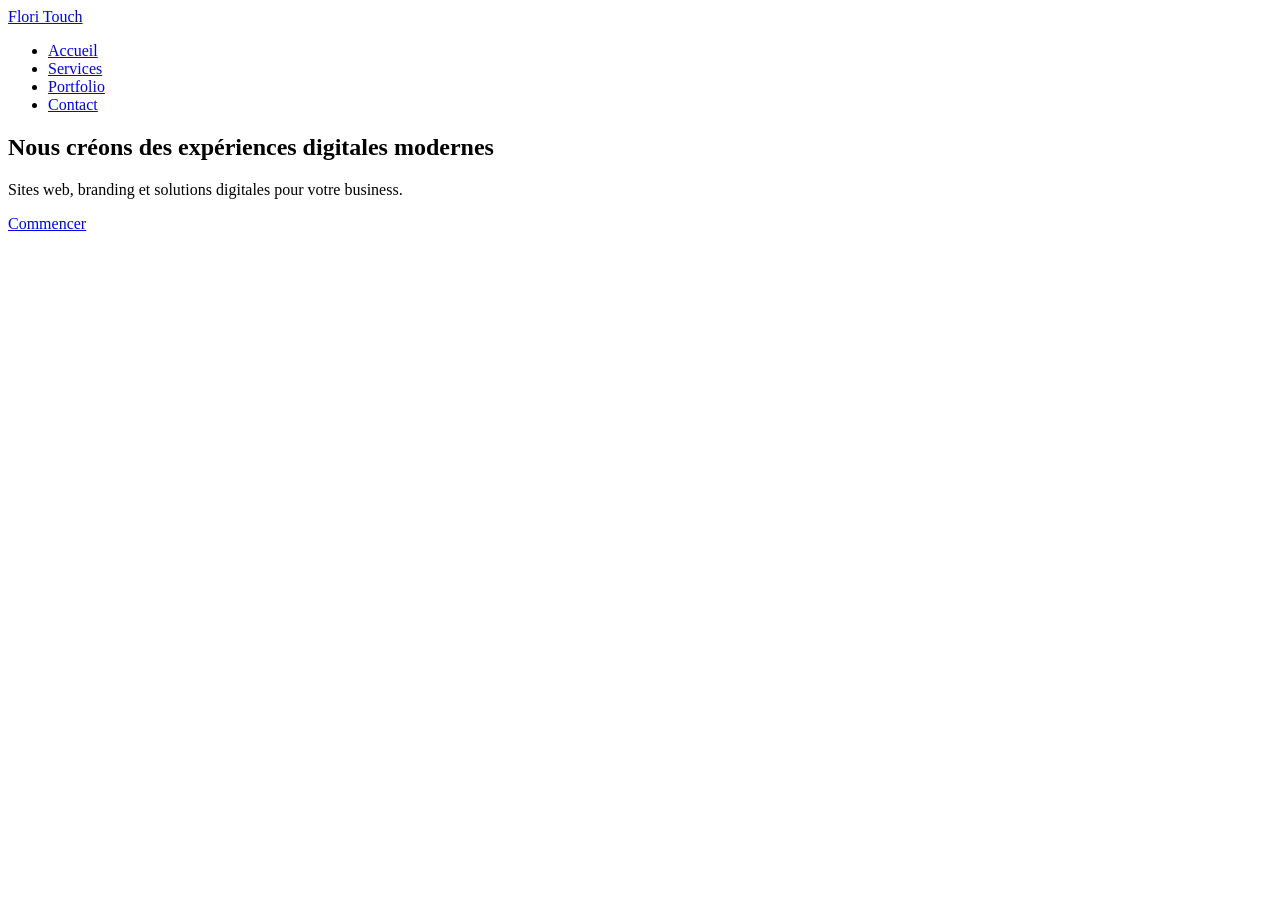
==== index.html @ 8e870cb3 "Fix PR review comments" ====
<!DOCTYPE html>
<html lang="fr">
<head>
    <meta charset="UTF-8">
    <meta name="viewport" content="width=device-width, initial-scale=1.0">
    <title>Flori Touch</title>
    <link rel="stylesheet" href="css/style.css">
</head>
<body>

    <!-- NAVBAR -->
    <nav>
        <div class="logo">
            <a href="#accueil">Flori Touch</a>
        </div>
        <ul>
            <li><a href="#accueil">Accueil</a></li>
            <li><a href="#services">Services</a></li>
            <li><a href="#portfolio">Portfolio</a></li>
            <li><a href="#contact">Contact</a></li>
        </ul>
    </nav>

    <!-- HERO -->
    <section id="accueil">
        <h1>Nous créons des expériences digitales modernes</h1>
        <p>Sites web, branding et solutions digitales pour votre business.</p>
        <a href="#contact">Commencer</a>
    </section>

    <script src="js/app.js"></script>
</body>
</html>
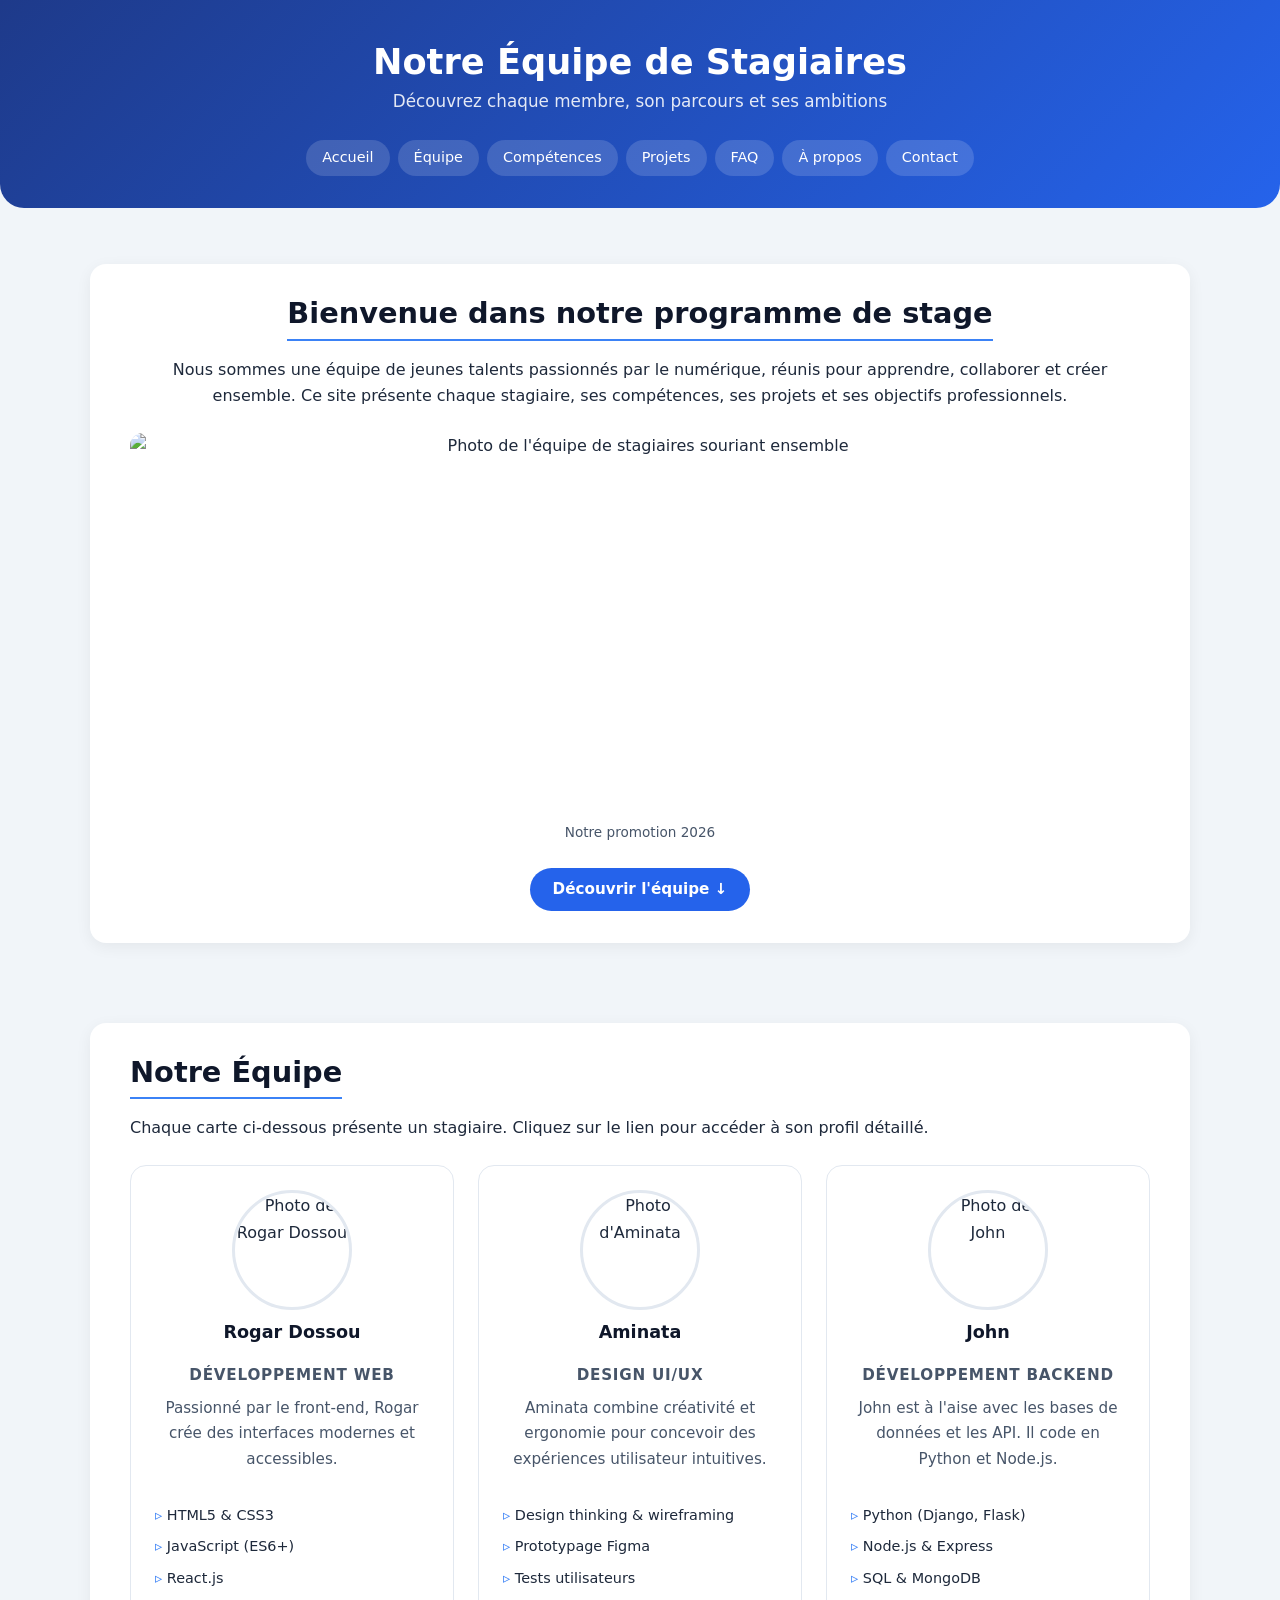
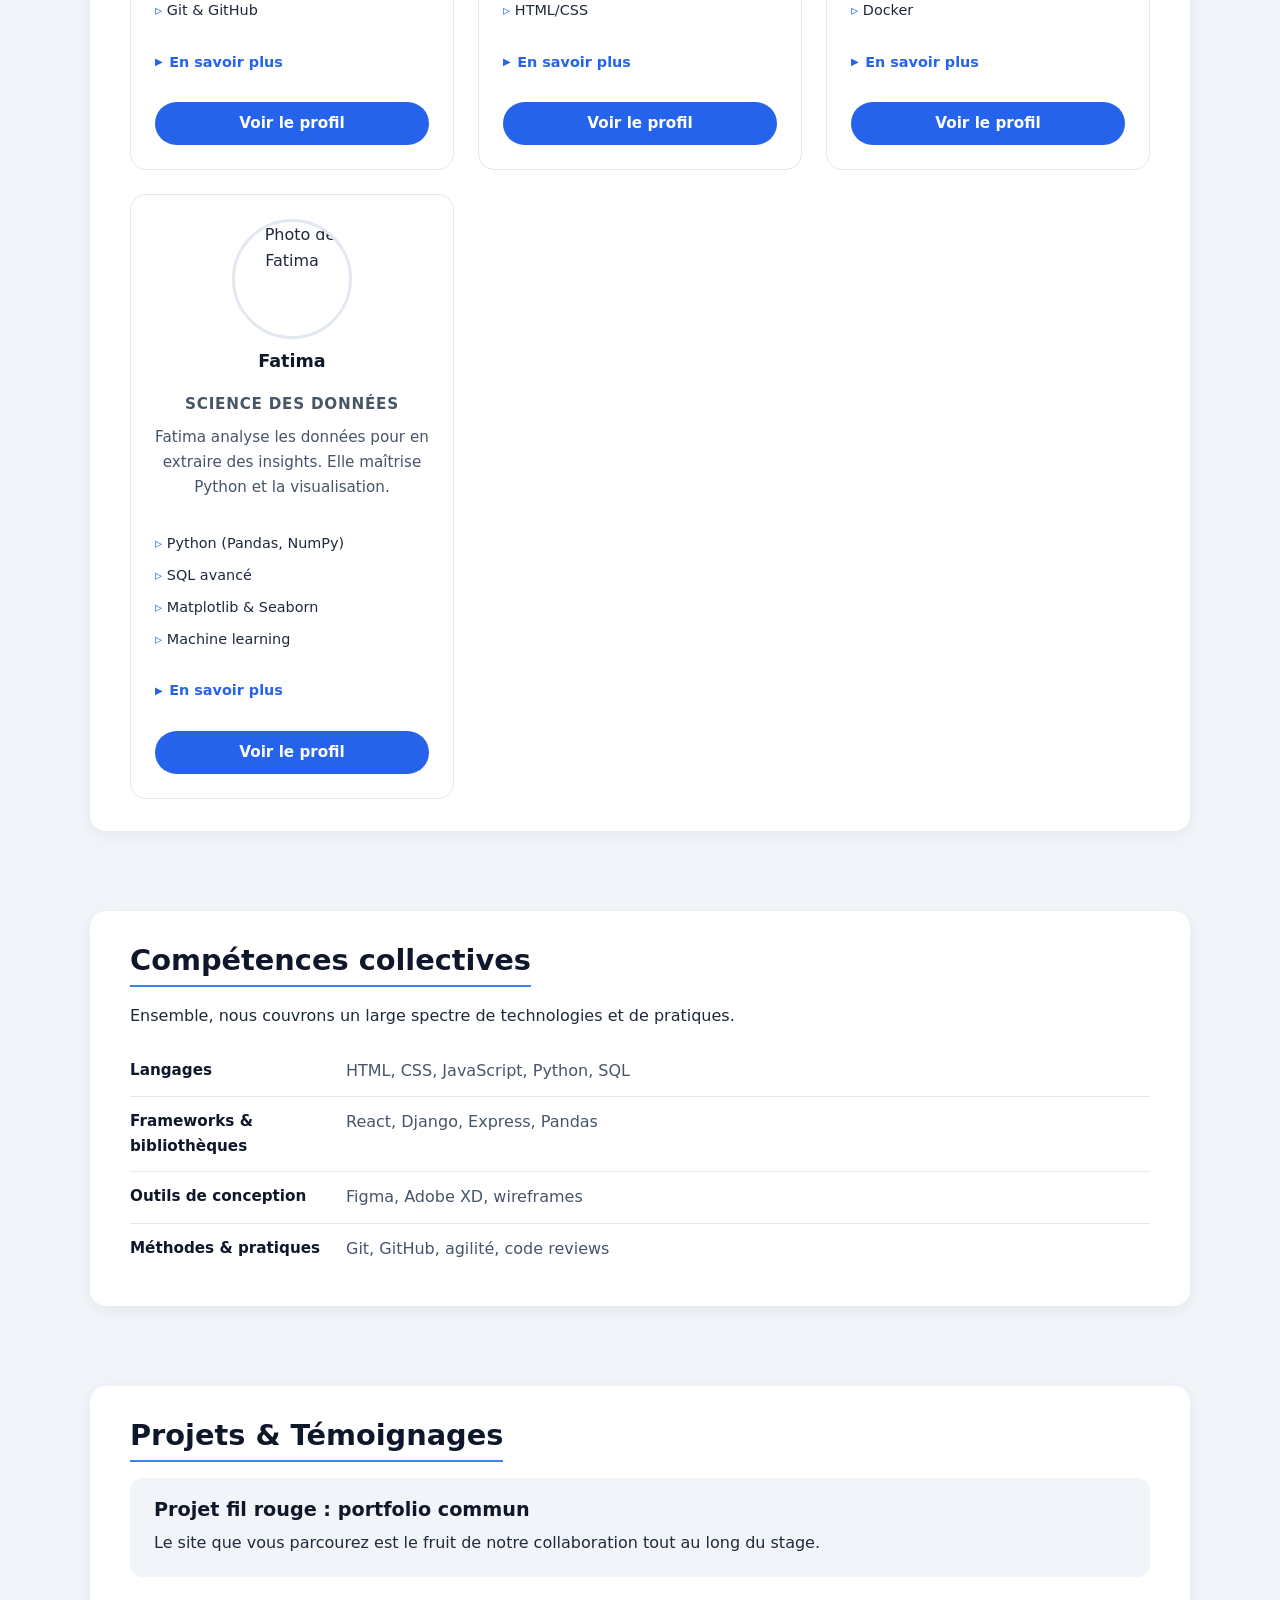
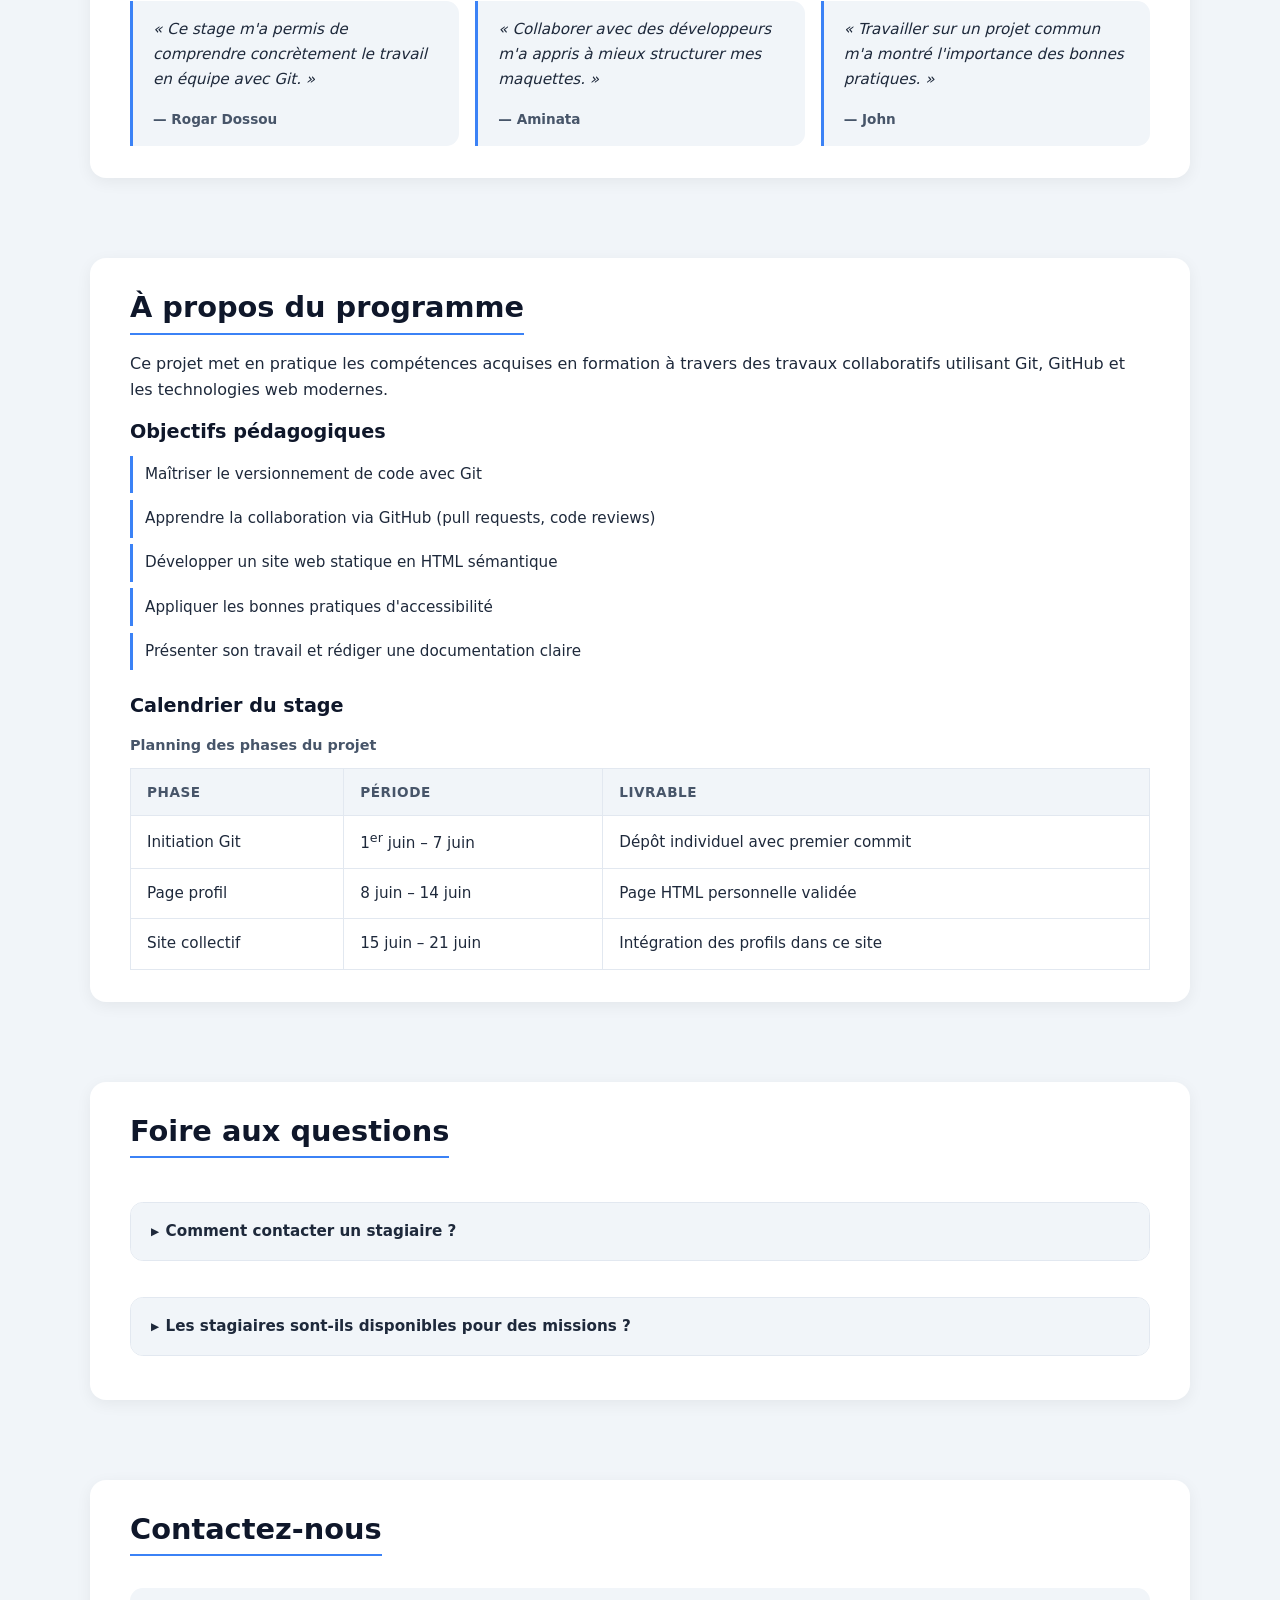
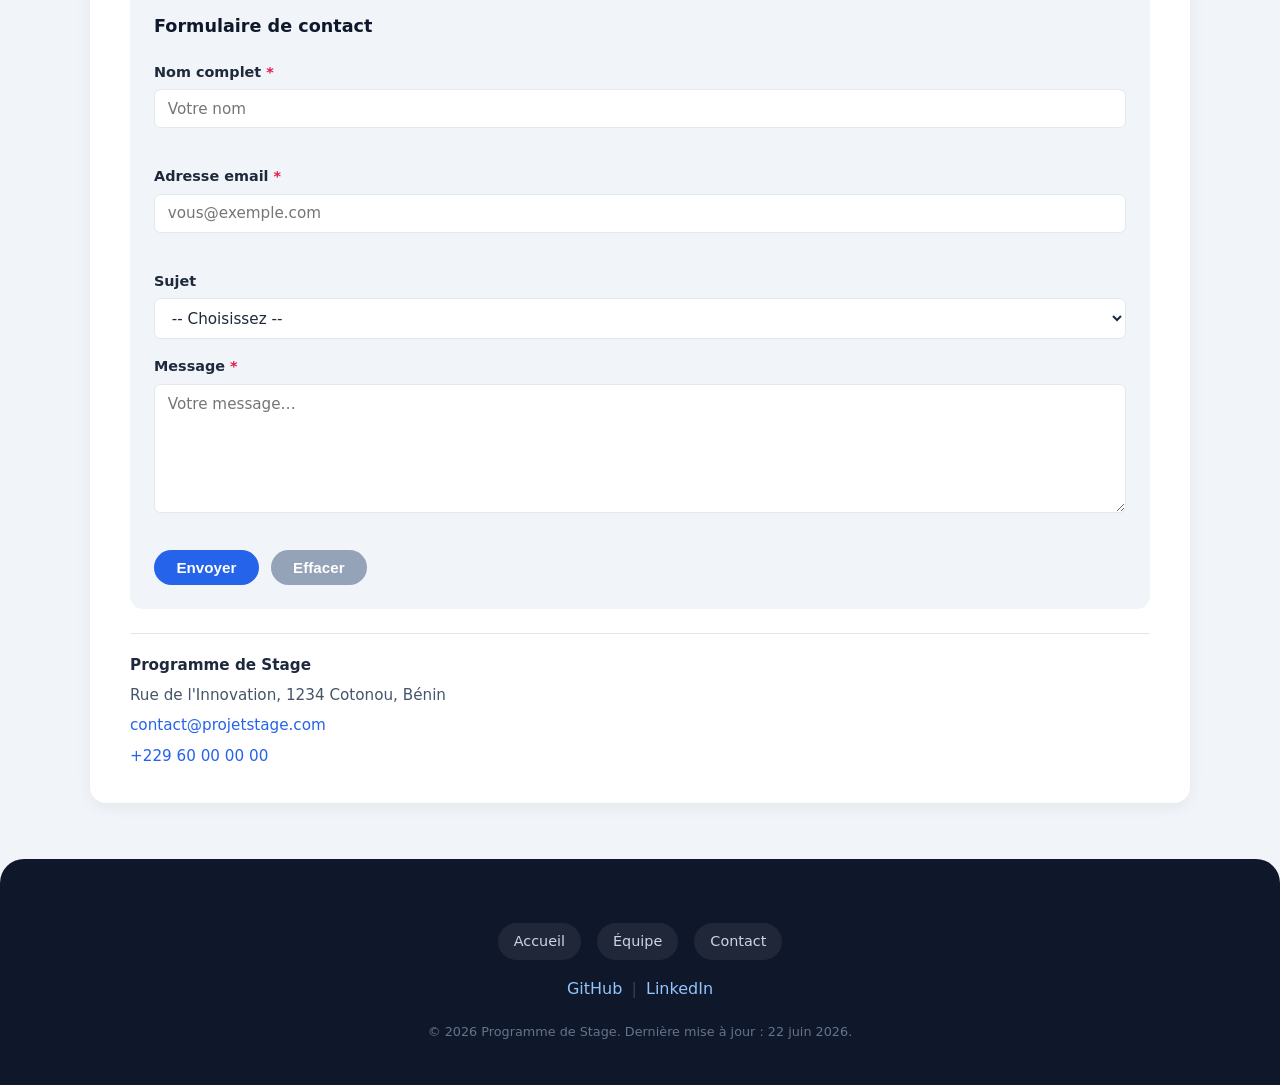
==== commit 0a7f4f6b: "team" ====
--- a/index.html
+++ b/index.html
@@ -3,30 +3,327 @@
 <head>
     <meta charset="UTF-8">
     <meta name="viewport" content="width=device-width, initial-scale=1.0">
-    <title>Flori Touch</title>
+    <meta name="description" content="Découvrez notre équipe de stagiaires, leurs compétences, projets et profils individuels.">
+    <meta name="author" content="Programme de Stage">
+    <title>Présentation des Stagiaires – Équipe & Profils</title>
+    <link rel="icon" href="data:image/svg+xml,<svg xmlns='http://www.w3.org/2000/svg' viewBox='0 0 100 100'><text y='.9em' font-size='90'>👥</text></svg>">
     <link rel="stylesheet" href="css/style.css">
 </head>
 <body>
 
-    <!-- NAVBAR -->
-    <nav>
-        <div class="logo">
-            <a href="#accueil">Flori Touch</a>
+    <!-- ========== EN-TÊTE ========== -->
+    <header class="site-header">
+        <div class="header-inner">
+            <h1>Notre Équipe de Stagiaires</h1>
+            <p class="header-subtitle">Découvrez chaque membre, son parcours et ses ambitions</p>
+            <nav aria-label="Navigation principale">
+                <ul>
+                    <li><a href="#accueil">Accueil</a></li>
+                    <li><a href="#equipe">Équipe</a></li>
+                    <li><a href="#competences">Compétences</a></li>
+                    <li><a href="#projets">Projets</a></li>
+                    <li><a href="#faq">FAQ</a></li>
+                    <li><a href="#apropos">À propos</a></li>
+                    <li><a href="#contact">Contact</a></li>
+                </ul>
+            </nav>
         </div>
-        <ul>
-            <li><a href="#accueil">Accueil</a></li>
-            <li><a href="#services">Services</a></li>
-            <li><a href="#portfolio">Portfolio</a></li>
-            <li><a href="#contact">Contact</a></li>
-        </ul>
-    </nav>
-
-    <!-- HERO -->
-    <section id="accueil">
-        <h1>Nous créons des expériences digitales modernes</h1>
-        <p>Sites web, branding et solutions digitales pour votre business.</p>
-        <a href="#contact">Commencer</a>
-    </section>
+    </header>
+
+    <!-- ========== CONTENU PRINCIPAL ========== -->
+    <main>
+
+        <!-- ACCUEIL -->
+        <section id="accueil" class="section-hero">
+            <div class="section-inner">
+                <h2>Bienvenue dans notre programme de stage</h2>
+                <p>Nous sommes une équipe de jeunes talents passionnés par le numérique, réunis pour apprendre, collaborer et créer ensemble. Ce site présente chaque stagiaire, ses compétences, ses projets et ses objectifs professionnels.</p>
+                <figure class="hero-figure">
+                    <img src="./assets/images/equipe-banner.jpg" alt="Photo de l'équipe de stagiaires souriant ensemble" width="800" height="400" loading="lazy">
+                    <figcaption>Notre promotion 2026</figcaption>
+                </figure>
+                <a href="#equipe" class="btn btn-primary">Découvrir l'équipe ↓</a>
+            </div>
+        </section>
+
+        <!-- ÉQUIPE -->
+        <section id="equipe">
+            <div class="section-inner">
+                <h2>Notre Équipe</h2>
+                <p>Chaque carte ci-dessous présente un stagiaire. Cliquez sur le lien pour accéder à son profil détaillé.</p>
+                <div class="team-grid">
+
+                    <article class="card" aria-labelledby="nom-rogar">
+                        <figure>
+                            <img src="./assets/images/rogar.jpg" alt="Photo de Rogar Dossou" width="300" height="300" loading="lazy">
+                            <figcaption id="nom-rogar">Rogar Dossou</figcaption>
+                        </figure>
+                        <p class="card-role">Développement Web</p>
+                        <p>Passionné par le front-end, Rogar crée des interfaces modernes et accessibles.</p>
+                        <ul class="skills-list" aria-label="Compétences de Rogar">
+                            <li>HTML5 &amp; CSS3</li>
+                            <li>JavaScript (ES6+)</li>
+                            <li>React.js</li>
+                            <li>Git &amp; GitHub</li>
+                        </ul>
+                        <details>
+                            <summary>En savoir plus</summary>
+                            <p>Rogar a réalisé un projet de site e-commerce en équipe. Son objectif : devenir développeur full-stack.</p>
+                        </details>
+                        <a href="./pages/rogar.html" class="btn btn-card" aria-label="Voir le profil complet de Rogar Dossou">Voir le profil</a>
+                    </article>
+
+                    <article class="card" aria-labelledby="nom-aminata">
+                        <figure>
+                            <img src="./assets/images/aminata.jpg" alt="Photo d'Aminata" width="300" height="300" loading="lazy">
+                            <figcaption id="nom-aminata">Aminata</figcaption>
+                        </figure>
+                        <p class="card-role">Design UI/UX</p>
+                        <p>Aminata combine créativité et ergonomie pour concevoir des expériences utilisateur intuitives.</p>
+                        <ul class="skills-list" aria-label="Compétences d'Aminata">
+                            <li>Design thinking &amp; wireframing</li>
+                            <li>Prototypage Figma</li>
+                            <li>Tests utilisateurs</li>
+                            <li>HTML/CSS</li>
+                        </ul>
+                        <details>
+                            <summary>En savoir plus</summary>
+                            <p>Elle a repensé l'interface d'une application mobile de gestion de tâches, améliorant la satisfaction utilisateur de 40 %.</p>
+                        </details>
+                        <a href="./pages/aminata.html" class="btn btn-card" aria-label="Voir le profil complet d'Aminata">Voir le profil</a>
+                    </article>
+
+                    <article class="card" aria-labelledby="nom-john">
+                        <figure>
+                            <img src="./assets/images/john.jpg" alt="Photo de John" width="300" height="300" loading="lazy">
+                            <figcaption id="nom-john">John</figcaption>
+                        </figure>
+                        <p class="card-role">Développement Backend</p>
+                        <p>John est à l'aise avec les bases de données et les API. Il code en Python et Node.js.</p>
+                        <ul class="skills-list" aria-label="Compétences de John">
+                            <li>Python (Django, Flask)</li>
+                            <li>Node.js &amp; Express</li>
+                            <li>SQL &amp; MongoDB</li>
+                            <li>Docker</li>
+                        </ul>
+                        <details>
+                            <summary>En savoir plus</summary>
+                            <p>John a développé une API REST pour une plateforme de blog, avec authentification JWT.</p>
+                        </details>
+                        <a href="./pages/john.html" class="btn btn-card" aria-label="Voir le profil complet de John">Voir le profil</a>
+                    </article>
+
+                    <article class="card" aria-labelledby="nom-fatima">
+                        <figure>
+                            <img src="./assets/images/fatima.jpg" alt="Photo de Fatima" width="300" height="300" loading="lazy">
+                            <figcaption id="nom-fatima">Fatima</figcaption>
+                        </figure>
+                        <p class="card-role">Science des données</p>
+                        <p>Fatima analyse les données pour en extraire des insights. Elle maîtrise Python et la visualisation.</p>
+                        <ul class="skills-list" aria-label="Compétences de Fatima">
+                            <li>Python (Pandas, NumPy)</li>
+                            <li>SQL avancé</li>
+                            <li>Matplotlib &amp; Seaborn</li>
+                            <li>Machine learning</li>
+                        </ul>
+                        <details>
+                            <summary>En savoir plus</summary>
+                            <p>Elle a mené un projet d'analyse prédictive des ventes avec un tableau de bord interactif.</p>
+                        </details>
+                        <a href="./pages/fatima.html" class="btn btn-card" aria-label="Voir le profil complet de Fatima">Voir le profil</a>
+                    </article>
+
+                </div>
+            </div>
+        </section>
+
+        <!-- COMPÉTENCES COLLECTIVES -->
+        <section id="competences">
+            <div class="section-inner">
+                <h2>Compétences collectives</h2>
+                <p>Ensemble, nous couvrons un large spectre de technologies et de pratiques.</p>
+                <dl class="skills-dl">
+                    <div class="dl-row">
+                        <dt>Langages</dt>
+                        <dd>HTML, CSS, JavaScript, Python, SQL</dd>
+                    </div>
+                    <div class="dl-row">
+                        <dt>Frameworks &amp; bibliothèques</dt>
+                        <dd>React, Django, Express, Pandas</dd>
+                    </div>
+                    <div class="dl-row">
+                        <dt>Outils de conception</dt>
+                        <dd>Figma, Adobe XD, wireframes</dd>
+                    </div>
+                    <div class="dl-row">
+                        <dt>Méthodes &amp; pratiques</dt>
+                        <dd>Git, GitHub, agilité, code reviews</dd>
+                    </div>
+                </dl>
+            </div>
+        </section>
+
+        <!-- PROJETS & TÉMOIGNAGES -->
+        <section id="projets">
+            <div class="section-inner">
+                <h2>Projets &amp; Témoignages</h2>
+                <article class="project-highlight">
+                    <h3>Projet fil rouge : portfolio commun</h3>
+                    <p>Le site que vous parcourez est le fruit de notre collaboration tout au long du stage.</p>
+                </article>
+                <div class="quotes-grid">
+                    <blockquote>
+                        <p>« Ce stage m'a permis de comprendre concrètement le travail en équipe avec Git. »</p>
+                        <footer>— Rogar Dossou</footer>
+                    </blockquote>
+                    <blockquote>
+                        <p>« Collaborer avec des développeurs m'a appris à mieux structurer mes maquettes. »</p>
+                        <footer>— Aminata</footer>
+                    </blockquote>
+                    <blockquote>
+                        <p>« Travailler sur un projet commun m'a montré l'importance des bonnes pratiques. »</p>
+                        <footer>— John</footer>
+                    </blockquote>
+                </div>
+            </div>
+        </section>
+
+        <!-- À PROPOS -->
+        <section id="apropos">
+            <div class="section-inner">
+                <h2>À propos du programme</h2>
+                <p>Ce projet met en pratique les compétences acquises en formation à travers des travaux collaboratifs utilisant Git, GitHub et les technologies web modernes.</p>
+
+                <h3>Objectifs pédagogiques</h3>
+                <ul class="objectives-list">
+                    <li>Maîtriser le versionnement de code avec Git</li>
+                    <li>Apprendre la collaboration via GitHub (pull requests, code reviews)</li>
+                    <li>Développer un site web statique en HTML sémantique</li>
+                    <li>Appliquer les bonnes pratiques d'accessibilité</li>
+                    <li>Présenter son travail et rédiger une documentation claire</li>
+                </ul>
+
+                <h3>Calendrier du stage</h3>
+                <div class="table-wrapper">
+                    <table>
+                        <caption>Planning des phases du projet</caption>
+                        <thead>
+                            <tr>
+                                <th scope="col">Phase</th>
+                                <th scope="col">Période</th>
+                                <th scope="col">Livrable</th>
+                            </tr>
+                        </thead>
+                        <tbody>
+                            <tr>
+                                <td>Initiation Git</td>
+                                <td><time datetime="2026-06-01">1<sup>er</sup> juin</time> – <time datetime="2026-06-07">7 juin</time></td>
+                                <td>Dépôt individuel avec premier commit</td>
+                            </tr>
+                            <tr>
+                                <td>Page profil</td>
+                                <td><time datetime="2026-06-08">8 juin</time> – <time datetime="2026-06-14">14 juin</time></td>
+                                <td>Page HTML personnelle validée</td>
+                            </tr>
+                            <tr>
+                                <td>Site collectif</td>
+                                <td><time datetime="2026-06-15">15 juin</time> – <time datetime="2026-06-21">21 juin</time></td>
+                                <td>Intégration des profils dans ce site</td>
+                            </tr>
+                        </tbody>
+                    </table>
+                </div>
+            </div>
+        </section>
+
+        <!-- FAQ -->
+        <section id="faq">
+            <div class="section-inner">
+                <h2>Foire aux questions</h2>
+                <div class="faq-list">
+                    <details class="faq-item">
+                        <summary>Comment contacter un stagiaire ?</summary>
+                        <p>Chaque profil contient un formulaire de contact. Vous pouvez aussi utiliser la <a href="#contact">section contact</a> de cette page.</p>
+                    </details>
+                    <details class="faq-item">
+                        <summary>Les stagiaires sont-ils disponibles pour des missions ?</summary>
+                        <p>Oui, précisez votre demande via le formulaire de contact ci-dessous.</p>
+                    </details>
+                </div>
+            </div>
+        </section>
+
+        <!-- CONTACT -->
+        <section id="contact">
+            <div class="section-inner">
+                <h2>Contactez-nous</h2>
+                <form id="form-contact" novalidate>
+                    <fieldset>
+                        <legend>Formulaire de contact</legend>
+                        <div class="form-group">
+                            <label for="nom">Nom complet <span aria-hidden="true">*</span></label>
+                            <input type="text" id="nom" name="nom" placeholder="Votre nom" required autocomplete="name">
+                            <span class="field-error" id="nom-error" role="alert"></span>
+                        </div>
+                        <div class="form-group">
+                            <label for="email">Adresse email <span aria-hidden="true">*</span></label>
+                            <input type="email" id="email" name="email" placeholder="vous@exemple.com" required autocomplete="email">
+                            <span class="field-error" id="email-error" role="alert"></span>
+                        </div>
+                        <div class="form-group">
+                            <label for="sujet">Sujet</label>
+                            <select id="sujet" name="sujet">
+                                <option value="">-- Choisissez --</option>
+                                <option value="info">Demande d'information</option>
+                                <option value="collaboration">Collaboration</option>
+                                <option value="recrutement">Recrutement</option>
+                                <option value="autre">Autre</option>
+                            </select>
+                        </div>
+                        <div class="form-group">
+                            <label for="message">Message <span aria-hidden="true">*</span></label>
+                            <textarea id="message" name="message" rows="6" placeholder="Votre message…" required></textarea>
+                            <span class="field-error" id="message-error" role="alert"></span>
+                        </div>
+                        <div class="form-actions">
+                            <button type="submit" class="btn btn-primary">Envoyer</button>
+                            <button type="reset" class="btn btn-secondary">Effacer</button>
+                        </div>
+                        <div id="form-success" class="form-success" hidden>
+                            ✅ Message envoyé avec succès. Merci !
+                        </div>
+                    </fieldset>
+                </form>
+
+                <address class="contact-address">
+                    <strong>Programme de Stage</strong><br>
+                    Rue de l'Innovation, 1234 Cotonou, Bénin<br>
+                    <a href="mailto:contact@projetstage.com">contact@projetstage.com</a><br>
+                    <a href="tel:+22960000000">+229 60 00 00 00</a>
+                </address>
+            </div>
+        </section>
+
+    </main>
+
+    <!-- ========== PIED DE PAGE ========== -->
+    <footer class="site-footer">
+        <div class="footer-inner">
+            <nav aria-label="Plan du site">
+                <ul>
+                    <li><a href="#accueil">Accueil</a></li>
+                    <li><a href="#equipe">Équipe</a></li>
+                    <li><a href="#contact">Contact</a></li>
+                </ul>
+            </nav>
+            <p class="footer-social">
+                <a href="#" aria-label="Notre page GitHub">GitHub</a>
+                <span aria-hidden="true">|</span>
+                <a href="#" aria-label="Notre page LinkedIn">LinkedIn</a>
+            </p>
+            <p><small>&copy; 2026 Programme de Stage. Dernière mise à jour : <time datetime="2026-06-22">22 juin 2026</time>.</small></p>
+        </div>
+    </footer>
 
     <script src="js/app.js"></script>
 </body>
--- a/css/style.css
+++ b/css/style.css
@@ -0,0 +1,597 @@
+/* =============================================
+   VARIABLES & RESET
+   ============================================= */
+:root {
+    --color-primary:    #2563eb;
+    --color-primary-dk: #1d4ed8;
+    --color-ink:        #1e293b;
+    --color-ink-muted:  #475569;
+    --color-surface:    #ffffff;
+    --color-bg:         #f1f5f9;
+    --color-border:     #e2e8f0;
+    --color-accent:     #3b82f6;
+
+    --radius-sm: 0.4rem;
+    --radius-md: 0.8rem;
+    --radius-lg: 1rem;
+    --radius-xl: 1.5rem;
+    --radius-pill: 2rem;
+
+    --shadow-card: 0 4px 16px rgba(0, 0, 0, 0.06);
+    --shadow-hover: 0 12px 28px rgba(0, 0, 0, 0.10);
+
+    --font-sans: system-ui, -apple-system, 'Segoe UI', Roboto, Helvetica, Arial, sans-serif;
+    --max-width: 1100px;
+    --section-gap: 2rem;
+}
+
+*,
+*::before,
+*::after {
+    margin: 0;
+    padding: 0;
+    box-sizing: border-box;
+}
+
+html {
+    scroll-behavior: smooth;
+    font-size: 16px;
+}
+
+@media (prefers-reduced-motion: reduce) {
+    html { scroll-behavior: auto; }
+    *, *::before, *::after { transition: none !important; animation: none !important; }
+}
+
+body {
+    font-family: var(--font-sans);
+    line-height: 1.65;
+    color: var(--color-ink);
+    background-color: var(--color-bg);
+}
+
+img {
+    max-width: 100%;
+    height: auto;
+    display: block;
+}
+
+a {
+    color: var(--color-primary);
+    text-decoration: none;
+}
+a:hover { text-decoration: underline; }
+a:focus-visible {
+    outline: 2px solid var(--color-primary);
+    outline-offset: 3px;
+    border-radius: var(--radius-sm);
+}
+
+
+/* =============================================
+   TYPOGRAPHY
+   ============================================= */
+h1, h2, h3, h4 {
+    color: #0f172a;
+    line-height: 1.25;
+    margin-bottom: 0.5rem;
+}
+
+h1 { font-size: clamp(1.6rem, 4vw, 2.2rem); }
+h2 {
+    font-size: clamp(1.4rem, 3vw, 1.8rem);
+    margin-bottom: 1rem;
+    padding-bottom: 0.4rem;
+    border-bottom: 2px solid var(--color-accent);
+    display: inline-block;
+}
+h3 { font-size: 1.2rem; }
+
+p { margin-bottom: 1rem; }
+p:last-child { margin-bottom: 0; }
+
+
+/* =============================================
+   BUTTONS
+   ============================================= */
+.btn {
+    display: inline-block;
+    padding: 0.55rem 1.4rem;
+    border-radius: var(--radius-pill);
+    font-weight: 600;
+    font-size: 0.95rem;
+    cursor: pointer;
+    border: none;
+    transition: background 0.2s, transform 0.15s;
+    text-align: center;
+}
+.btn:hover { text-decoration: none; transform: translateY(-1px); }
+.btn:active { transform: translateY(0); }
+
+.btn-primary {
+    background: var(--color-primary);
+    color: #fff;
+}
+.btn-primary:hover { background: var(--color-primary-dk); }
+
+.btn-secondary {
+    background: #94a3b8;
+    color: #fff;
+}
+.btn-secondary:hover { background: #64748b; }
+
+.btn-card {
+    background: var(--color-primary);
+    color: #fff;
+    margin-top: 1rem;
+    width: 100%;
+}
+.btn-card:hover { background: var(--color-primary-dk); }
+
+
+/* =============================================
+   HEADER
+   ============================================= */
+.site-header {
+    background: linear-gradient(135deg, #1e3a8a 0%, #2563eb 100%);
+    color: #fff;
+    padding: 2.5rem 1.5rem 2rem;
+    margin-bottom: var(--section-gap);
+    border-radius: 0 0 var(--radius-xl) var(--radius-xl);
+}
+
+.header-inner {
+    max-width: var(--max-width);
+    margin: 0 auto;
+    text-align: center;
+}
+
+.site-header h1 { color: #fff; margin-bottom: 0.25rem; }
+
+.header-subtitle {
+    font-size: 1.05rem;
+    opacity: 0.88;
+    margin-bottom: 0;
+}
+
+/* Nav */
+nav ul {
+    list-style: none;
+    display: flex;
+    flex-wrap: wrap;
+    justify-content: center;
+    gap: 0.5rem;
+    margin-top: 1.5rem;
+}
+
+nav a {
+    color: #fff;
+    background: rgba(255, 255, 255, 0.15);
+    padding: 0.4rem 1rem;
+    border-radius: var(--radius-pill);
+    font-weight: 500;
+    font-size: 0.9rem;
+    transition: background 0.25s;
+    display: inline-block;
+}
+nav a:hover {
+    background: rgba(255, 255, 255, 0.30);
+    text-decoration: none;
+}
+
+
+/* =============================================
+   SECTIONS
+   ============================================= */
+section {
+    padding: 1.5rem;
+    margin-bottom: var(--section-gap);
+}
+
+.section-inner {
+    max-width: var(--max-width);
+    margin: 0 auto;
+    background: var(--color-surface);
+    padding: 2rem 2.5rem;
+    border-radius: var(--radius-lg);
+    box-shadow: var(--shadow-card);
+}
+
+/* Hero */
+.section-hero .section-inner { text-align: center; }
+
+.hero-figure {
+    margin: 1.5rem 0;
+    border-radius: var(--radius-md);
+    overflow: hidden;
+}
+.hero-figure img { width: 100%; object-fit: cover; max-height: 380px; }
+.hero-figure figcaption {
+    font-size: 0.85rem;
+    color: var(--color-ink-muted);
+    margin-top: 0.5rem;
+}
+
+
+/* =============================================
+   TEAM GRID & CARDS
+   ============================================= */
+.team-grid {
+    display: grid;
+    grid-template-columns: repeat(auto-fit, minmax(240px, 1fr));
+    gap: 1.5rem;
+    margin-top: 1.5rem;
+}
+
+.card {
+    background: var(--color-surface);
+    border: 1px solid var(--color-border);
+    border-radius: var(--radius-lg);
+    padding: 1.5rem;
+    text-align: center;
+    display: flex;
+    flex-direction: column;
+    transition: transform 0.2s, box-shadow 0.2s;
+}
+.card:hover {
+    transform: translateY(-4px);
+    box-shadow: var(--shadow-hover);
+}
+
+.card figure { margin-bottom: 1rem; }
+
+.card img {
+    width: 120px;
+    height: 120px;
+    object-fit: cover;
+    border-radius: 50%;
+    margin: 0 auto;
+    border: 3px solid var(--color-border);
+}
+
+.card figcaption {
+    font-weight: 700;
+    font-size: 1.1rem;
+    margin-top: 0.5rem;
+    color: #0f172a;
+}
+
+.card-role {
+    font-size: 0.8rem;
+    font-weight: 600;
+    text-transform: uppercase;
+    letter-spacing: 0.05em;
+    color: var(--color-primary);
+    margin-bottom: 0.5rem;
+}
+
+.card p { font-size: 0.95rem; color: var(--color-ink-muted); }
+
+.skills-list {
+    list-style: none;
+    text-align: left;
+    margin: 0.75rem 0;
+    flex: 1;
+}
+.skills-list li {
+    padding: 0.25rem 0;
+    font-size: 0.9rem;
+    color: var(--color-ink);
+}
+.skills-list li::before {
+    content: "▹ ";
+    color: var(--color-accent);
+}
+
+/* Details / Summary */
+details { margin: 0.75rem 0; text-align: left; }
+
+summary {
+    font-weight: 600;
+    font-size: 0.9rem;
+    cursor: pointer;
+    color: var(--color-primary);
+    list-style: none;
+    display: flex;
+    align-items: center;
+    gap: 0.4rem;
+}
+summary::before { content: "▶"; font-size: 0.7em; transition: transform 0.2s; }
+details[open] summary::before { transform: rotate(90deg); }
+summary::-webkit-details-marker { display: none; }
+
+details p {
+    margin-top: 0.5rem;
+    font-size: 0.9rem;
+    color: var(--color-ink-muted);
+    padding-left: 1rem;
+    border-left: 2px solid var(--color-border);
+}
+
+
+/* =============================================
+   COMPÉTENCES DL
+   ============================================= */
+.skills-dl {
+    margin-top: 1rem;
+    display: flex;
+    flex-direction: column;
+    gap: 0;
+}
+.dl-row {
+    display: grid;
+    grid-template-columns: 200px 1fr;
+    gap: 0.5rem 1rem;
+    padding: 0.75rem 0;
+    border-bottom: 1px solid var(--color-border);
+    align-items: start;
+}
+.dl-row:last-child { border-bottom: none; }
+
+dt {
+    font-weight: 600;
+    color: #0f172a;
+    font-size: 0.95rem;
+}
+dd { color: var(--color-ink-muted); }
+
+
+/* =============================================
+   PROJETS & TÉMOIGNAGES
+   ============================================= */
+.project-highlight {
+    background: var(--color-bg);
+    border-radius: var(--radius-md);
+    padding: 1.25rem 1.5rem;
+    margin-bottom: 1.5rem;
+}
+.project-highlight h3 { margin-top: 0; }
+
+.quotes-grid {
+    display: grid;
+    grid-template-columns: repeat(auto-fit, minmax(220px, 1fr));
+    gap: 1rem;
+}
+
+blockquote {
+    background: var(--color-bg);
+    border-left: 3px solid var(--color-accent);
+    padding: 1rem 1.25rem;
+    border-radius: 0 var(--radius-md) var(--radius-md) 0;
+    font-style: italic;
+    font-size: 0.95rem;
+}
+blockquote footer {
+    margin-top: 0.6rem;
+    font-style: normal;
+    font-weight: 700;
+    font-size: 0.85rem;
+    color: var(--color-ink-muted);
+}
+
+
+/* =============================================
+   OBJECTIFS LIST
+   ============================================= */
+.objectives-list {
+    list-style: none;
+    margin: 0.75rem 0 1.5rem;
+    display: flex;
+    flex-direction: column;
+    gap: 0.4rem;
+}
+.objectives-list li {
+    padding: 0.4rem 0.75rem;
+    border-left: 3px solid var(--color-accent);
+    font-size: 0.95rem;
+}
+
+
+/* =============================================
+   TABLE
+   ============================================= */
+.table-wrapper { overflow-x: auto; margin-top: 1rem; }
+
+table {
+    width: 100%;
+    border-collapse: collapse;
+    font-size: 0.95rem;
+}
+caption {
+    font-weight: 700;
+    margin-bottom: 0.6rem;
+    text-align: left;
+    color: var(--color-ink-muted);
+    font-size: 0.9rem;
+}
+th, td {
+    padding: 0.75rem 1rem;
+    text-align: left;
+    border: 1px solid var(--color-border);
+}
+th {
+    background: var(--color-bg);
+    font-weight: 600;
+    font-size: 0.85rem;
+    text-transform: uppercase;
+    letter-spacing: 0.04em;
+    color: var(--color-ink-muted);
+}
+tbody tr:hover { background: #f8fafc; }
+
+
+/* =============================================
+   FAQ
+   ============================================= */
+.faq-list { display: flex; flex-direction: column; gap: 0.75rem; margin-top: 1rem; }
+
+.faq-item {
+    border: 1px solid var(--color-border);
+    border-radius: var(--radius-md);
+    overflow: hidden;
+}
+.faq-item > summary {
+    padding: 1rem 1.25rem;
+    font-size: 0.95rem;
+    color: var(--color-ink);
+    background: var(--color-bg);
+}
+.faq-item > summary:hover { background: #e9eff6; }
+.faq-item[open] > summary { border-bottom: 1px solid var(--color-border); }
+.faq-item p {
+    padding: 1rem 1.25rem;
+    margin: 0;
+    font-size: 0.95rem;
+    color: var(--color-ink-muted);
+}
+
+
+/* =============================================
+   FORMULAIRE DE CONTACT
+   ============================================= */
+form {
+    background: var(--color-bg);
+    padding: 1.5rem;
+    border-radius: var(--radius-md);
+    margin-top: 1rem;
+}
+
+fieldset { border: none; }
+
+legend {
+    font-weight: 700;
+    font-size: 1.1rem;
+    margin-bottom: 1.2rem;
+    color: #0f172a;
+}
+
+.form-group {
+    display: flex;
+    flex-direction: column;
+    gap: 0.3rem;
+    margin-bottom: 1rem;
+}
+
+label {
+    font-weight: 600;
+    font-size: 0.9rem;
+    color: var(--color-ink);
+}
+label span { color: #e11d48; }
+
+input,
+select,
+textarea {
+    width: 100%;
+    padding: 0.6rem 0.8rem;
+    border: 1px solid var(--color-border);
+    border-radius: var(--radius-sm);
+    font-family: inherit;
+    font-size: 0.95rem;
+    background: var(--color-surface);
+    color: var(--color-ink);
+    transition: border-color 0.2s, box-shadow 0.2s;
+}
+input:focus,
+select:focus,
+textarea:focus {
+    outline: none;
+    border-color: var(--color-primary);
+    box-shadow: 0 0 0 3px rgba(37, 99, 235, 0.15);
+}
+
+input.invalid,
+textarea.invalid { border-color: #e11d48; }
+
+.field-error {
+    font-size: 0.8rem;
+    color: #e11d48;
+    min-height: 1rem;
+}
+
+.form-actions {
+    display: flex;
+    gap: 0.75rem;
+    flex-wrap: wrap;
+    margin-top: 0.5rem;
+}
+
+.form-success {
+    margin-top: 1rem;
+    padding: 0.75rem 1rem;
+    background: #dcfce7;
+    border-radius: var(--radius-sm);
+    color: #166534;
+    font-weight: 600;
+    font-size: 0.95rem;
+}
+
+.contact-address {
+    margin-top: 1.5rem;
+    font-style: normal;
+    line-height: 2;
+    color: var(--color-ink-muted);
+    font-size: 0.95rem;
+    border-top: 1px solid var(--color-border);
+    padding-top: 1rem;
+}
+.contact-address strong { color: var(--color-ink); }
+
+
+/* =============================================
+   FOOTER
+   ============================================= */
+.site-footer {
+    background: #0f172a;
+    color: #94a3b8;
+    padding: 2.5rem 1.5rem;
+    border-radius: var(--radius-xl) var(--radius-xl) 0 0;
+    margin-top: 1rem;
+    text-align: center;
+}
+
+.footer-inner { max-width: var(--max-width); margin: 0 auto; }
+
+.site-footer nav ul {
+    display: flex;
+    justify-content: center;
+    gap: 1rem;
+    margin-bottom: 1rem;
+}
+.site-footer nav a {
+    background: rgba(255, 255, 255, 0.07);
+    color: #cbd5e1;
+}
+.site-footer nav a:hover { background: rgba(255, 255, 255, 0.14); }
+
+.footer-social { margin-bottom: 1rem; }
+.footer-social a { color: #93c5fd; margin: 0 0.25rem; }
+.footer-social span { color: #334155; }
+
+.site-footer small { font-size: 0.8rem; color: #64748b; }
+
+
+/* =============================================
+   RESPONSIVE
+   ============================================= */
+@media (max-width: 768px) {
+    .section-inner { padding: 1.5rem 1.25rem; }
+
+    .dl-row {
+        grid-template-columns: 1fr;
+        gap: 0.25rem;
+    }
+
+    .form-actions { flex-direction: column; }
+    .form-actions .btn { width: 100%; }
+}
+
+@media (max-width: 480px) {
+    .site-header { padding: 1.5rem 1rem 1.5rem; }
+
+    nav ul { flex-direction: column; align-items: center; }
+
+    .team-grid { grid-template-columns: 1fr; }
+
+    .quotes-grid { grid-template-columns: 1fr; }
+}
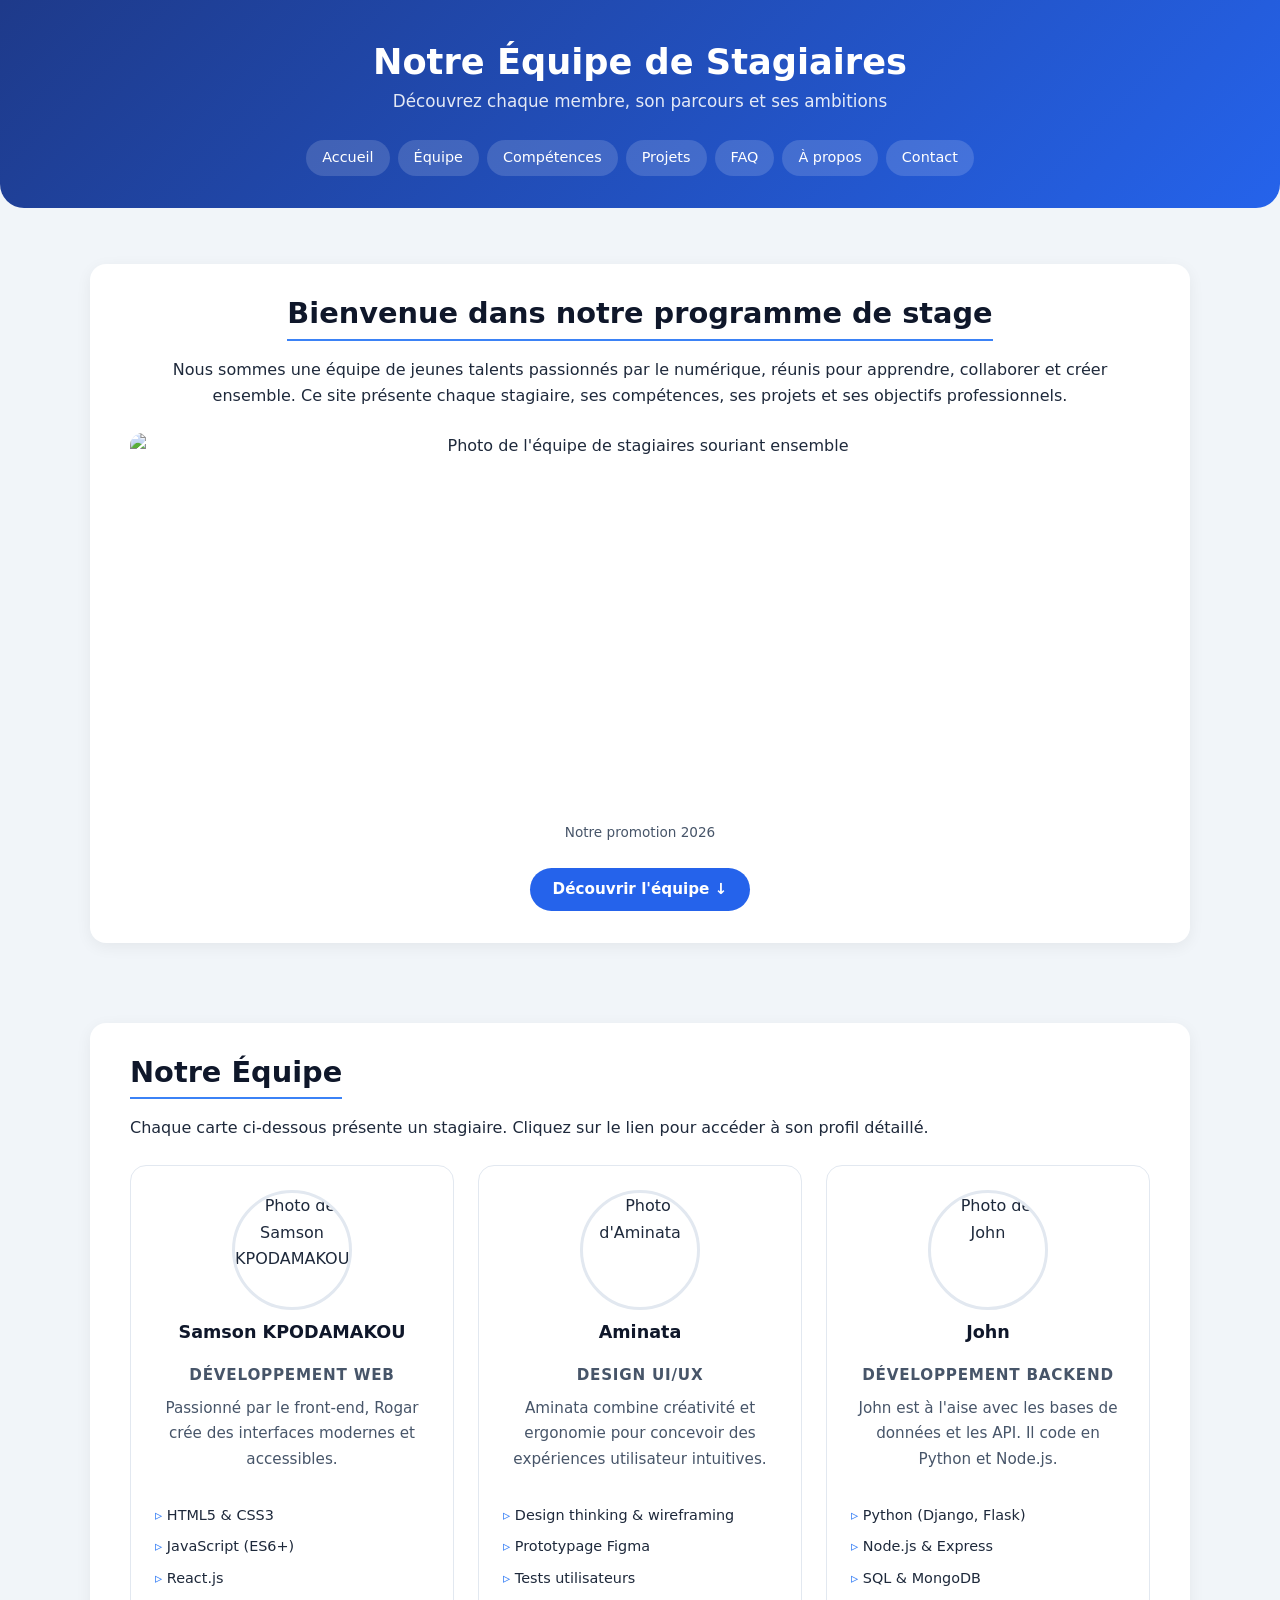
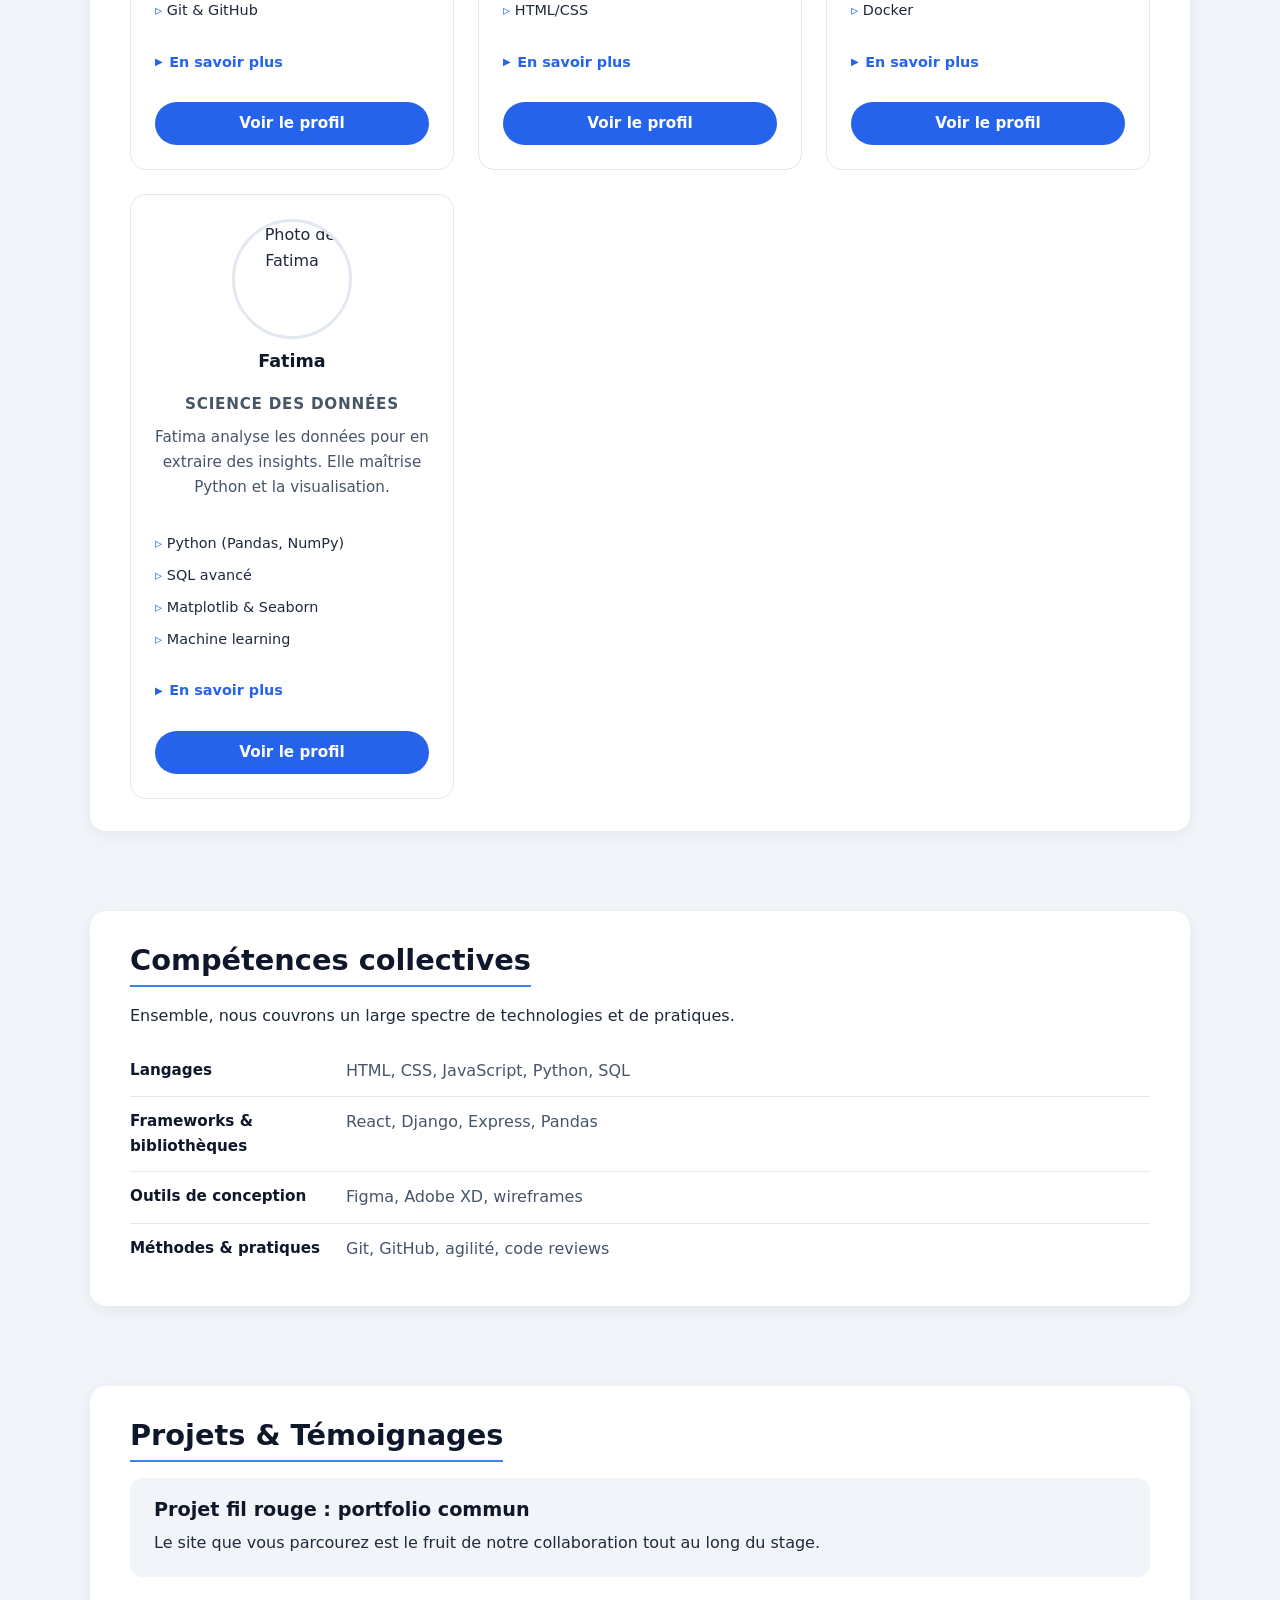
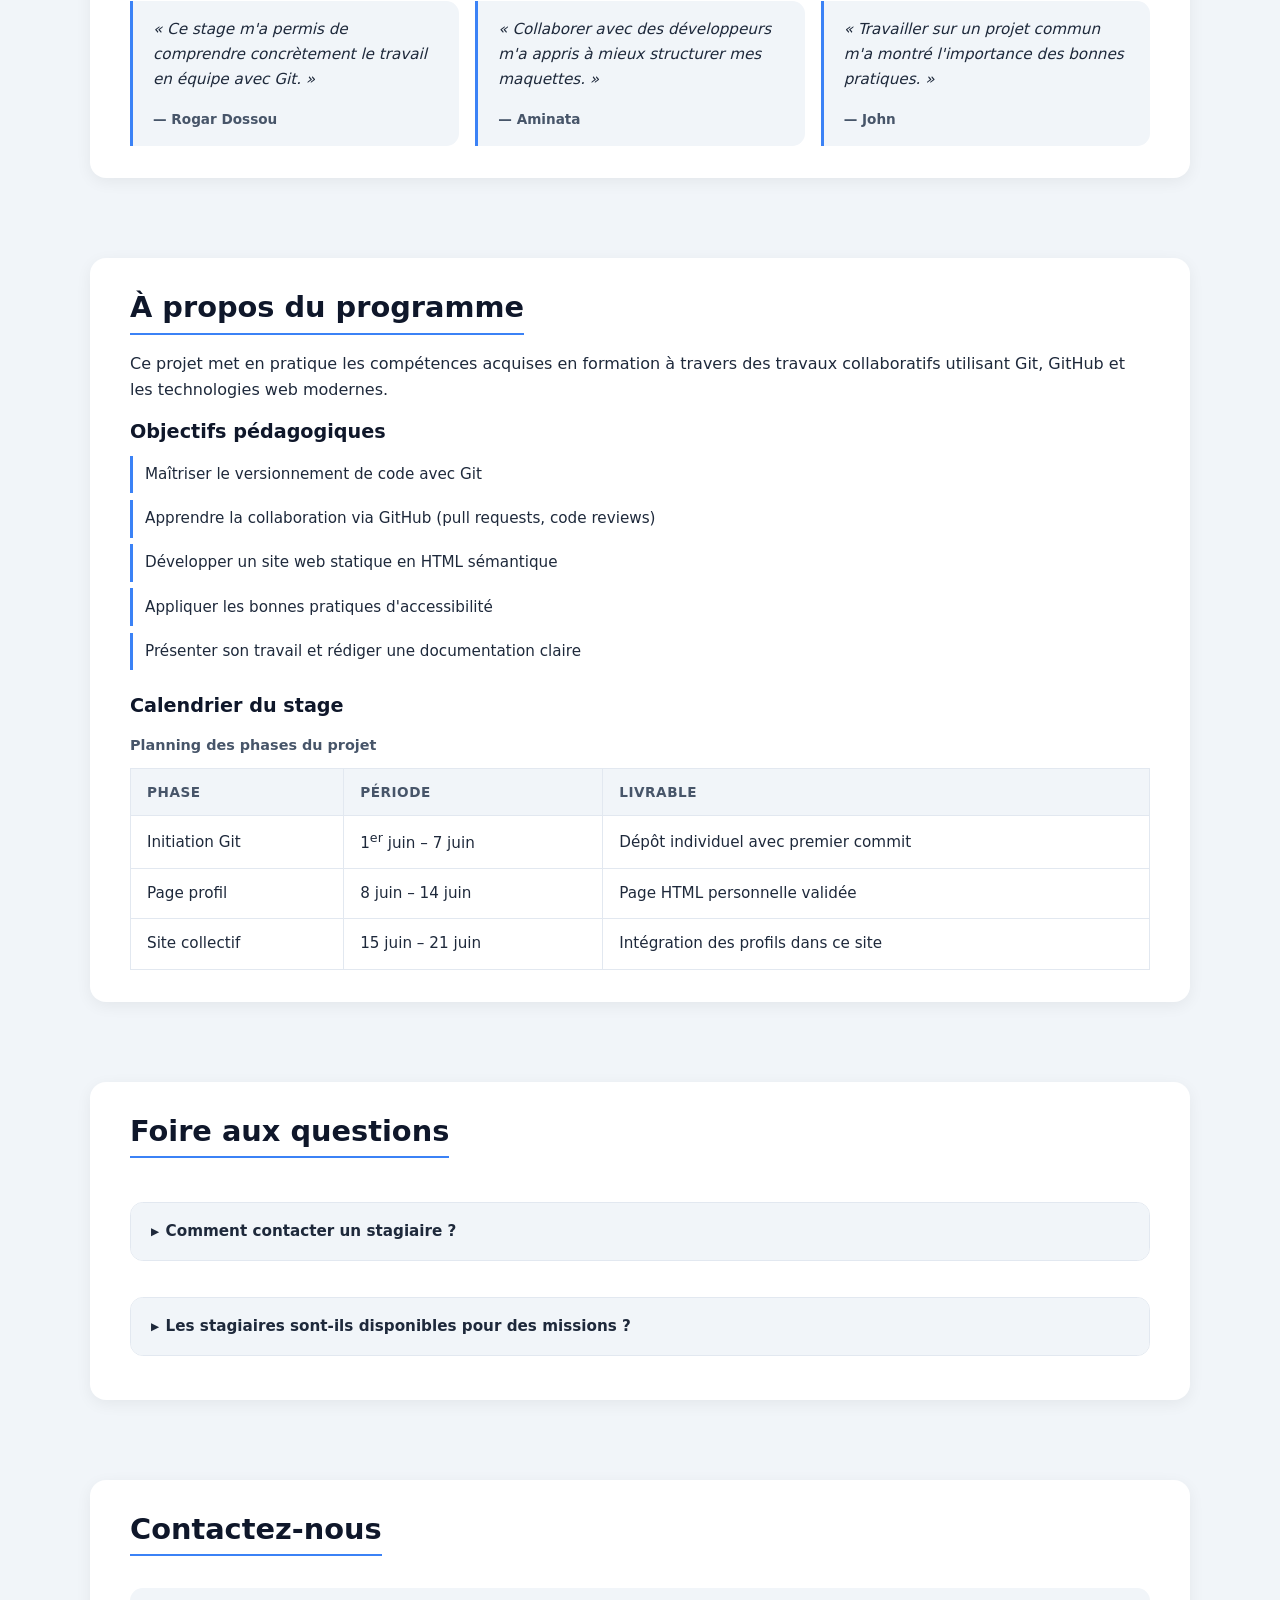
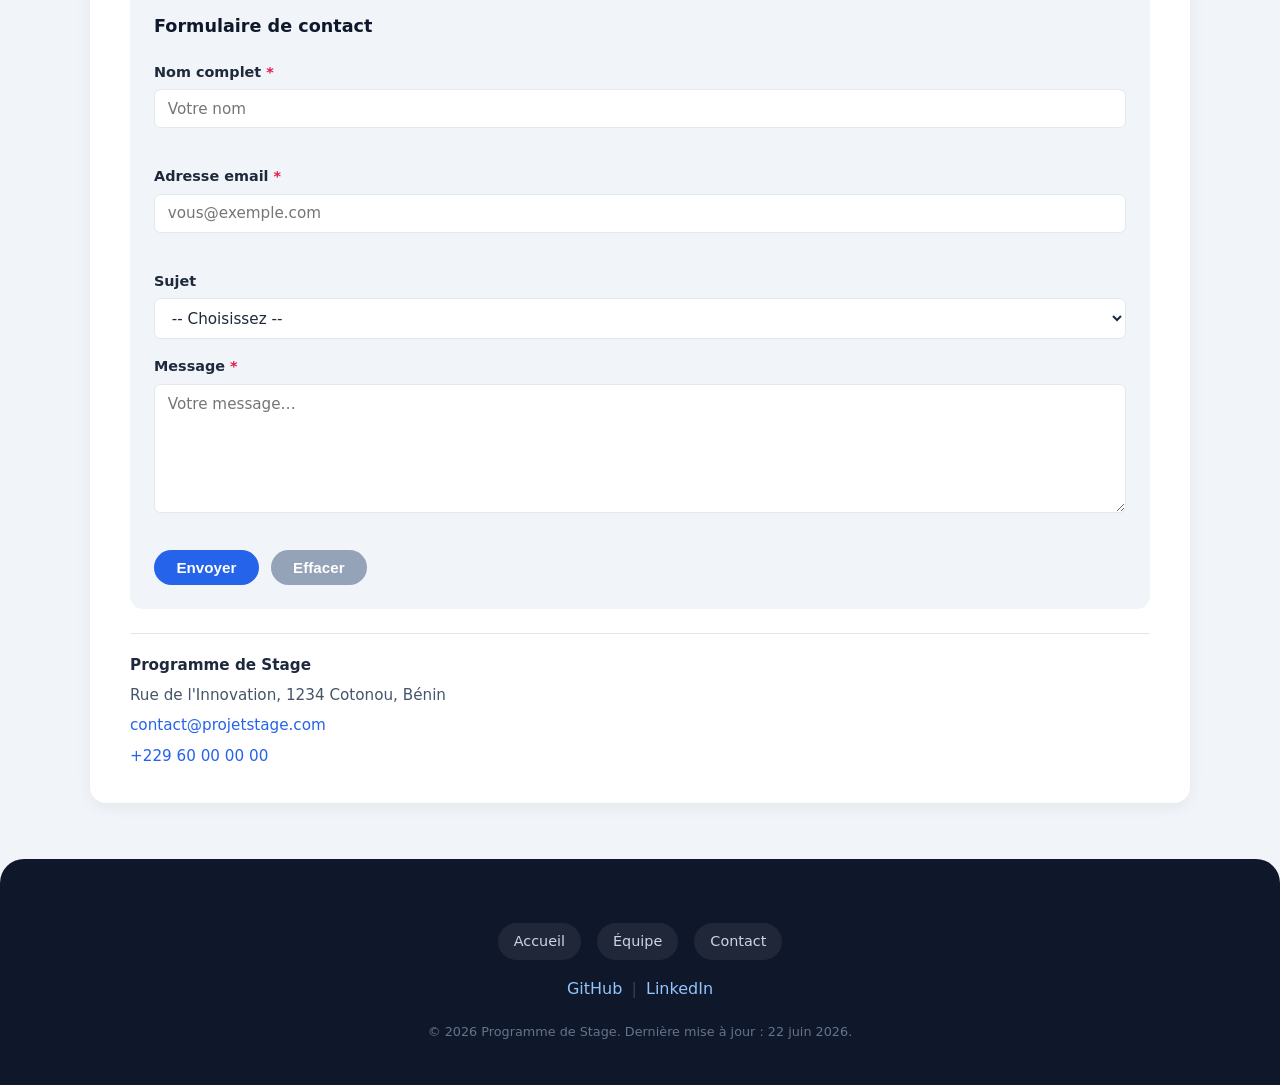
==== commit a9340e1b: "samson profile" ====
--- a/index.html
+++ b/index.html
@@ -55,8 +55,8 @@
 
                     <article class="card" aria-labelledby="nom-rogar">
                         <figure>
-                            <img src="./assets/images/rogar.jpg" alt="Photo de Rogar Dossou" width="300" height="300" loading="lazy">
-                            <figcaption id="nom-rogar">Rogar Dossou</figcaption>
+                            <img src="./assets/images/samson.jpg" alt="Photo de Samson KPODAMAKOU" width="300" height="300" loading="lazy">
+                            <figcaption id="nom-rogar">Samson KPODAMAKOU</figcaption>
                         </figure>
                         <p class="card-role">Développement Web</p>
                         <p>Passionné par le front-end, Rogar crée des interfaces modernes et accessibles.</p>
@@ -70,7 +70,7 @@
                             <summary>En savoir plus</summary>
                             <p>Rogar a réalisé un projet de site e-commerce en équipe. Son objectif : devenir développeur full-stack.</p>
                         </details>
-                        <a href="./pages/rogar.html" class="btn btn-card" aria-label="Voir le profil complet de Rogar Dossou">Voir le profil</a>
+                        <a href="pages/samson.html" class="btn btn-card" aria-label="Voir le profil complet de Rogar Dossou">Voir le profil</a>
                     </article>
 
                     <article class="card" aria-labelledby="nom-aminata">
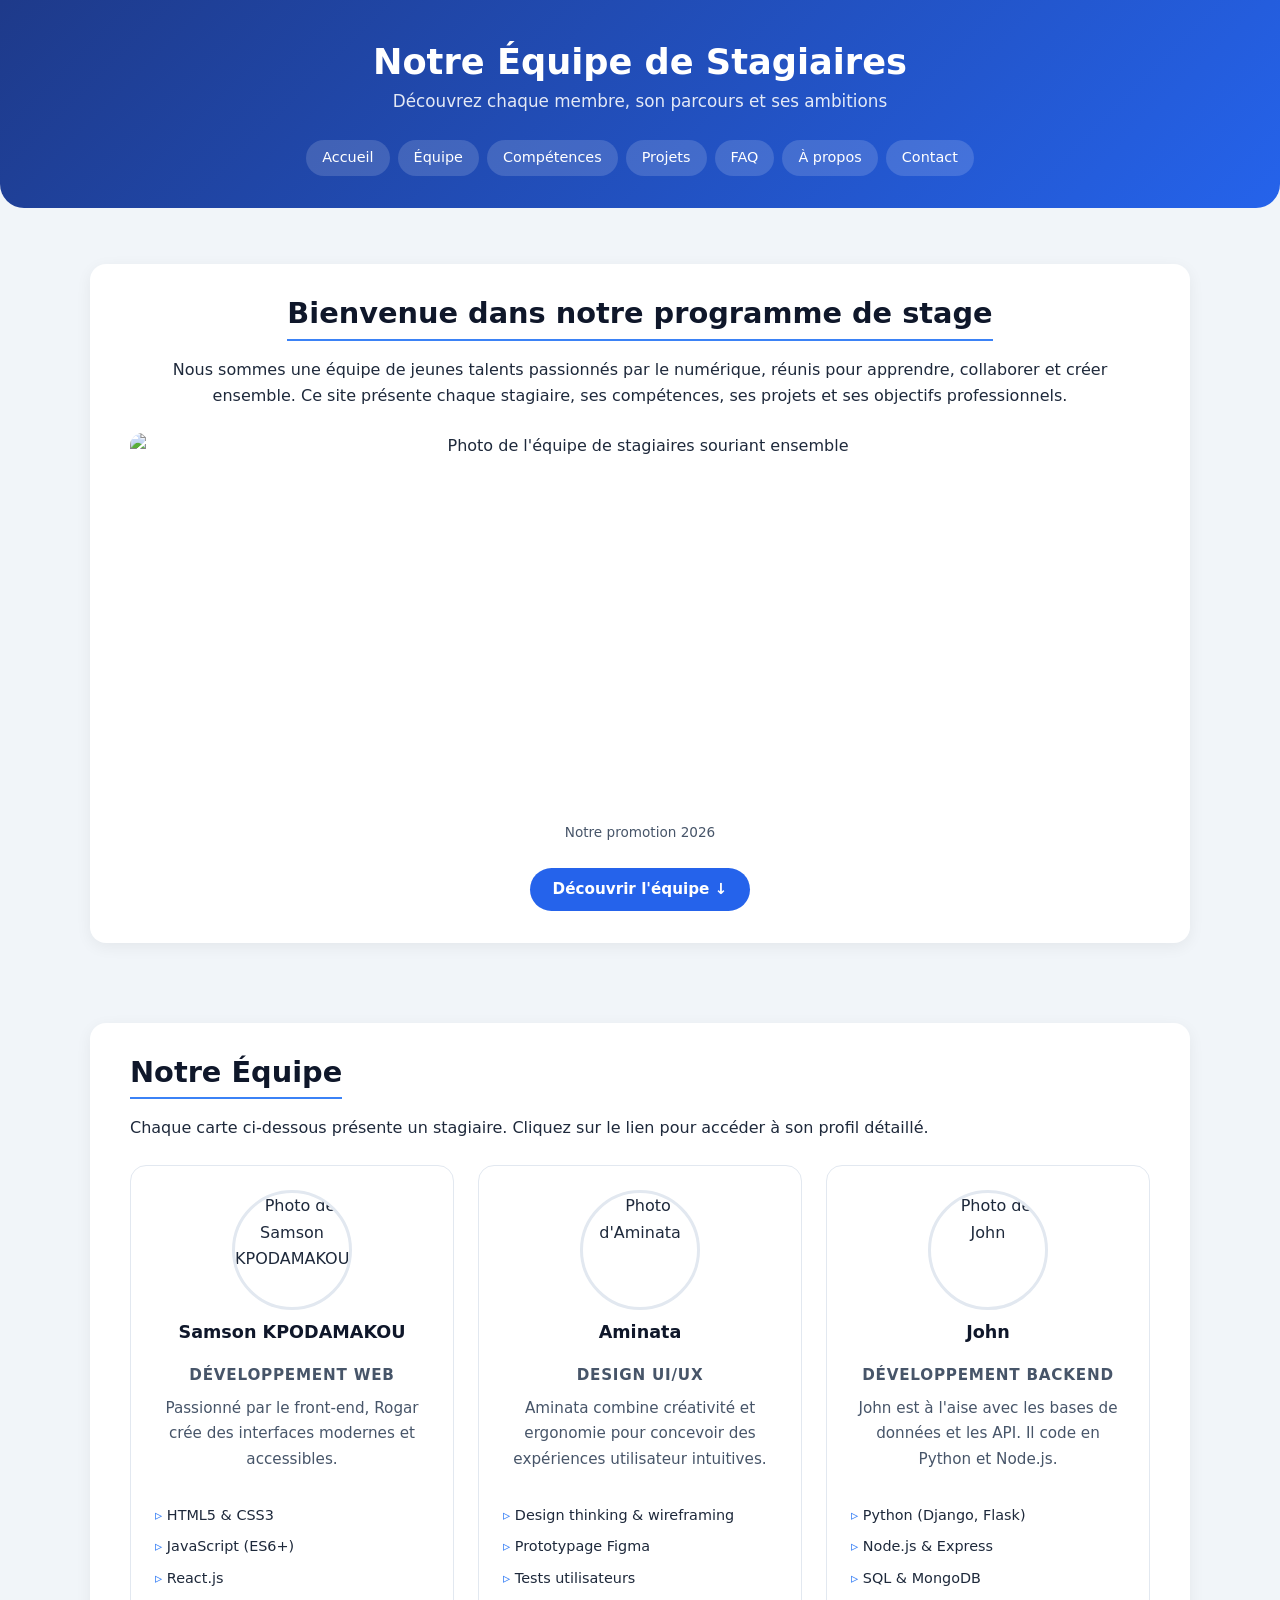
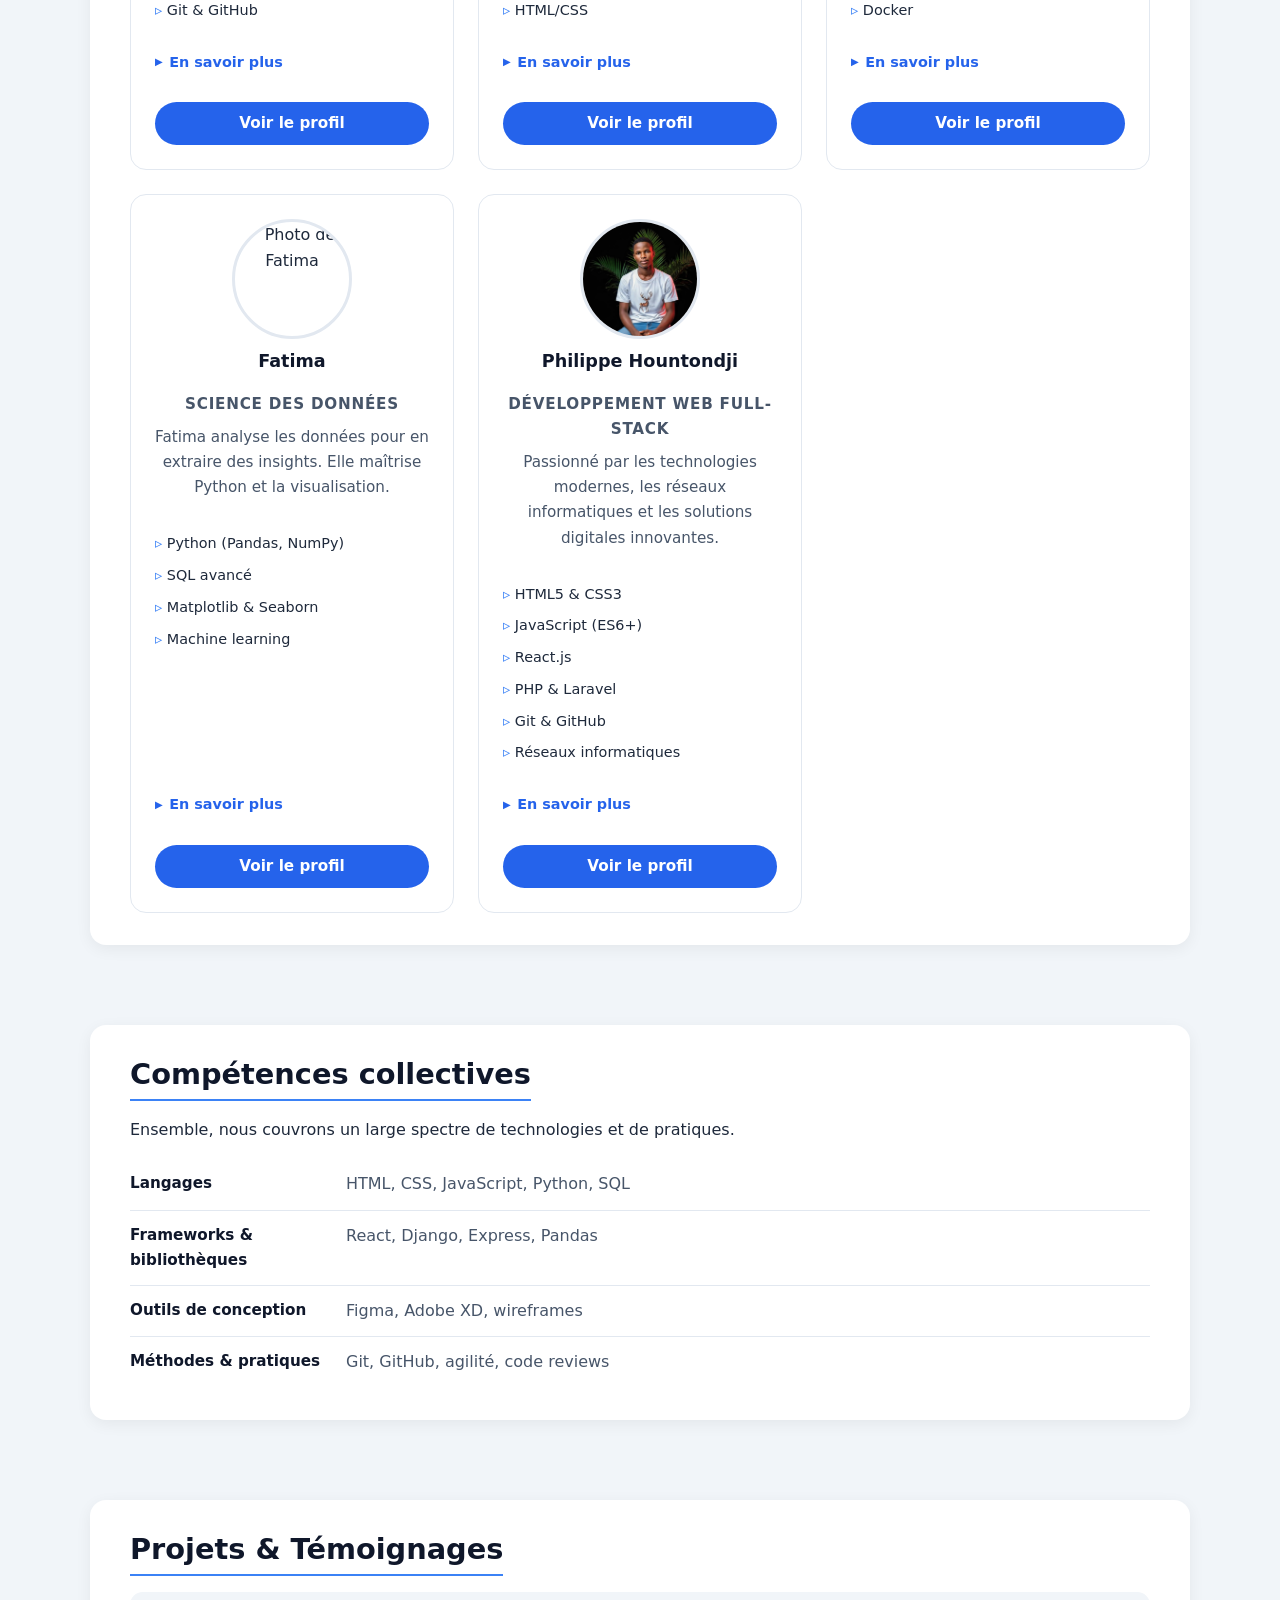
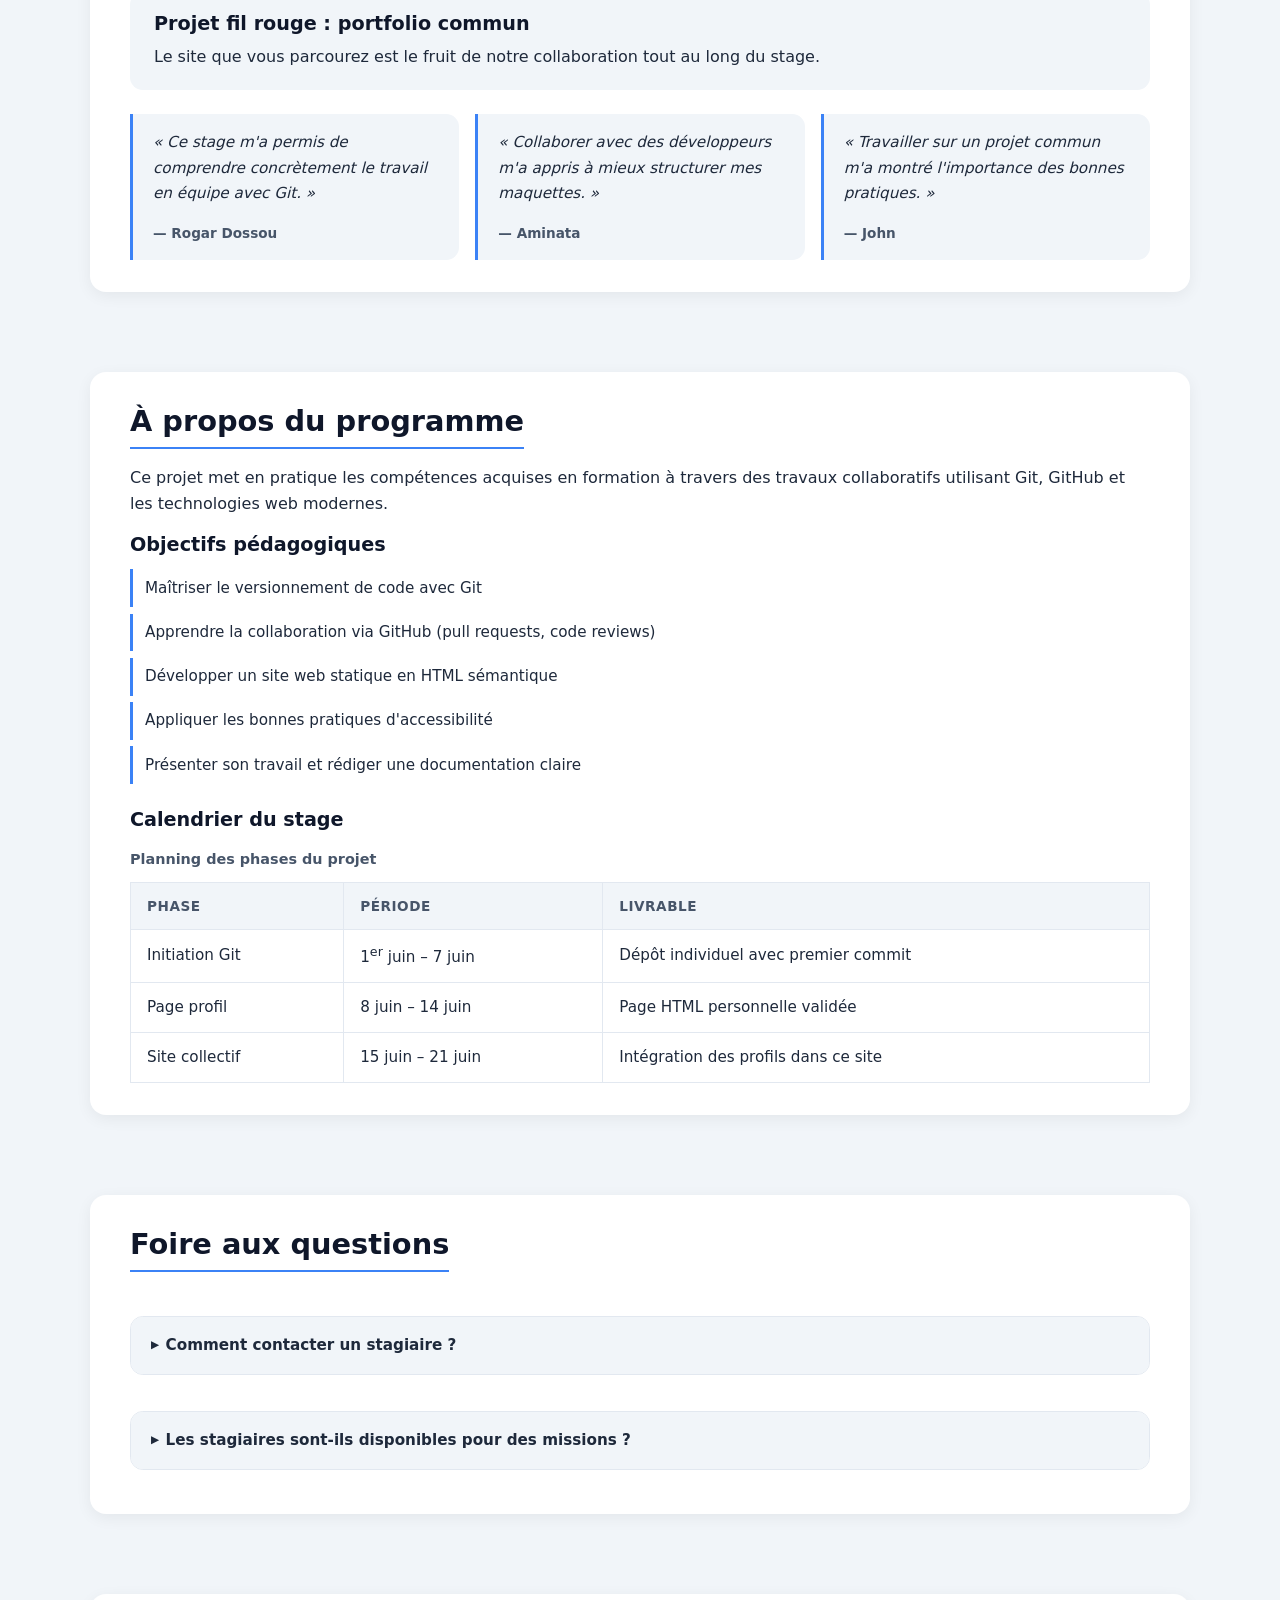
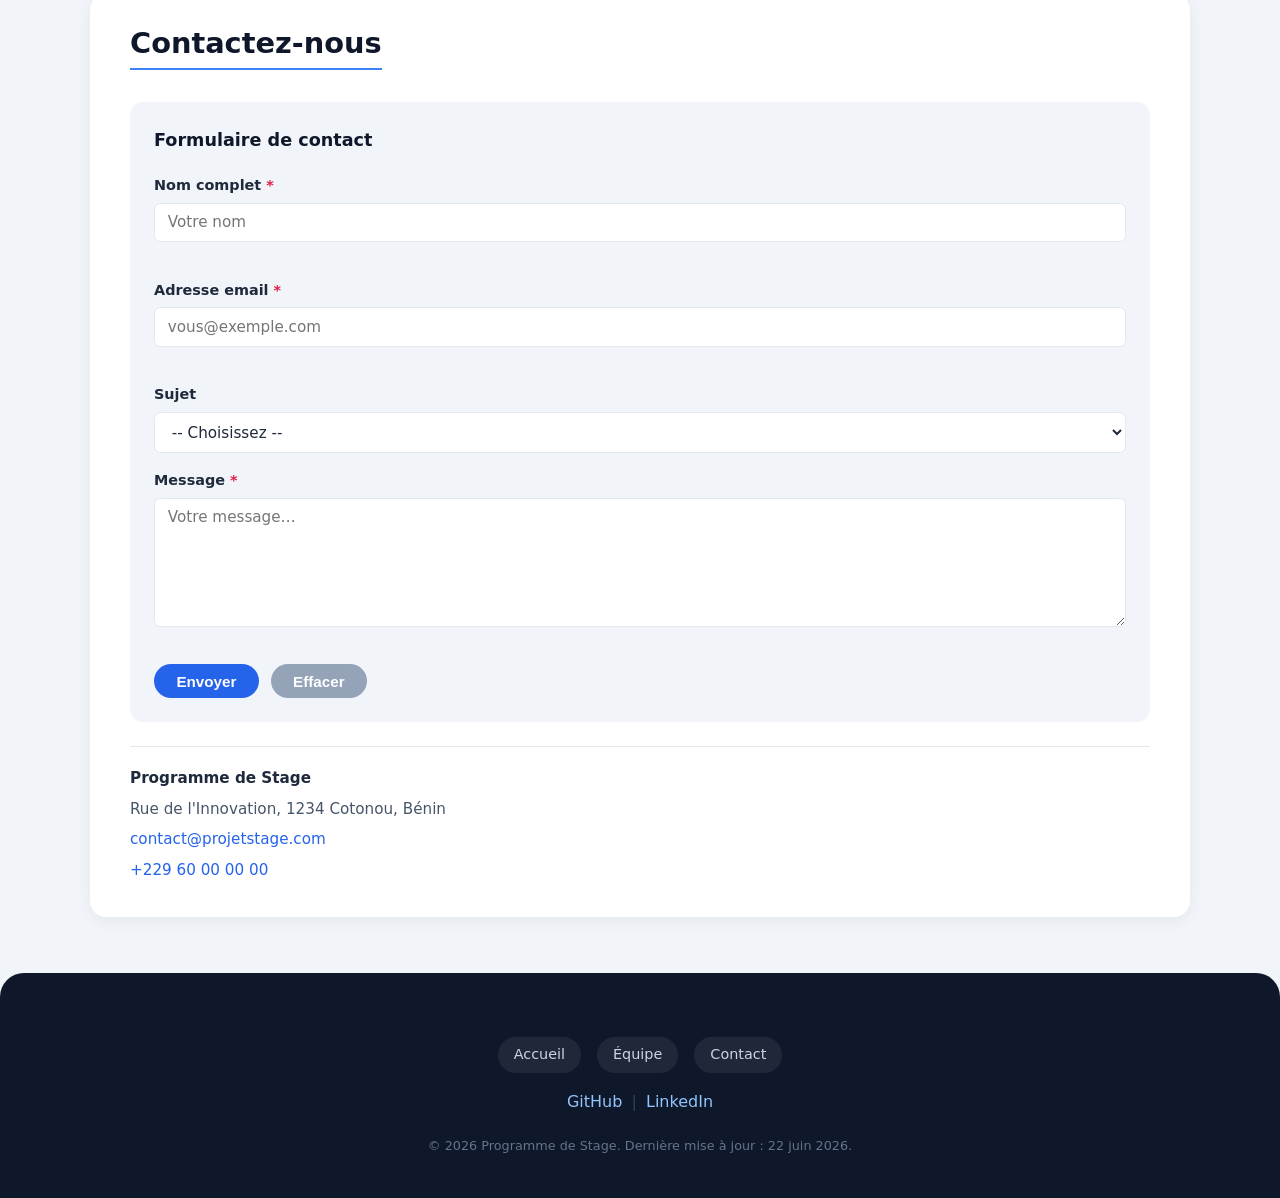
==== commit c52a7ced: "Modification de l'index et ajout des fichiers Philippe" ====
--- a/index.html
+++ b/index.html
@@ -11,7 +11,6 @@
 </head>
 <body>
 
-    <!-- ========== EN-TÊTE ========== -->
     <header class="site-header">
         <div class="header-inner">
             <h1>Notre Équipe de Stagiaires</h1>
@@ -30,23 +29,20 @@
         </div>
     </header>
 
-    <!-- ========== CONTENU PRINCIPAL ========== -->
     <main>
 
-        <!-- ACCUEIL -->
         <section id="accueil" class="section-hero">
             <div class="section-inner">
                 <h2>Bienvenue dans notre programme de stage</h2>
                 <p>Nous sommes une équipe de jeunes talents passionnés par le numérique, réunis pour apprendre, collaborer et créer ensemble. Ce site présente chaque stagiaire, ses compétences, ses projets et ses objectifs professionnels.</p>
                 <figure class="hero-figure">
-                    <img src="./assets/images/equipe-banner.jpg" alt="Photo de l'équipe de stagiaires souriant ensemble" width="800" height="400" loading="lazy">
+                    <img src="./assets/images/equipes.png" alt="Photo de l'équipe de stagiaires souriant ensemble" width="800" height="400" loading="lazy">
                     <figcaption>Notre promotion 2026</figcaption>
                 </figure>
                 <a href="#equipe" class="btn btn-primary">Découvrir l'équipe ↓</a>
             </div>
         </section>
 
-        <!-- ÉQUIPE -->
         <section id="equipe">
             <div class="section-inner">
                 <h2>Notre Équipe</h2>
@@ -133,11 +129,32 @@
                         <a href="./pages/fatima.html" class="btn btn-card" aria-label="Voir le profil complet de Fatima">Voir le profil</a>
                     </article>
 
+                    <article class="card" aria-labelledby="nom-philippe">
+                        <figure>
+                            <img src="./images/philippe.jpeg" alt="Photo de Philippe Hountondji" width="300" height="300" loading="lazy">
+                            <figcaption id="nom-philippe">Philippe Hountondji</figcaption>
+                        </figure>
+                        <p class="card-role">Développement Web Full-Stack</p>
+                        <p>Passionné par les technologies modernes, les réseaux informatiques et les solutions digitales innovantes.</p>
+                        <ul class="skills-list" aria-label="Compétences de Philippe">
+                            <li>HTML5 &amp; CSS3</li>
+                            <li>JavaScript (ES6+)</li>
+                            <li>React.js</li>
+                            <li>PHP &amp; Laravel</li>
+                            <li>Git &amp; GitHub</li>
+                            <li>Réseaux informatiques</li>
+                        </ul>
+                        <details>
+                            <summary>En savoir plus</summary>
+                            <p>Philippe a réalisé un portfolio personnel et un site de réservation de restaurants (RestoDirect). Son objectif : devenir développeur full-stack freelance.</p>
+                        </details>
+                        <a href="pages/philippe.html" class="btn btn-card" aria-label="Voir le profil complet de Philippe Hountondji">Voir le profil</a>
+                    </article>
+
                 </div>
             </div>
         </section>
 
-        <!-- COMPÉTENCES COLLECTIVES -->
         <section id="competences">
             <div class="section-inner">
                 <h2>Compétences collectives</h2>
@@ -163,7 +180,6 @@
             </div>
         </section>
 
-        <!-- PROJETS & TÉMOIGNAGES -->
         <section id="projets">
             <div class="section-inner">
                 <h2>Projets &amp; Témoignages</h2>
@@ -188,7 +204,6 @@
             </div>
         </section>
 
-        <!-- À PROPOS -->
         <section id="apropos">
             <div class="section-inner">
                 <h2>À propos du programme</h2>
@@ -236,7 +251,6 @@
             </div>
         </section>
 
-        <!-- FAQ -->
         <section id="faq">
             <div class="section-inner">
                 <h2>Foire aux questions</h2>
@@ -253,7 +267,6 @@
             </div>
         </section>
 
-        <!-- CONTACT -->
         <section id="contact">
             <div class="section-inner">
                 <h2>Contactez-nous</h2>
@@ -290,7 +303,7 @@
                             <button type="reset" class="btn btn-secondary">Effacer</button>
                         </div>
                         <div id="form-success" class="form-success" hidden>
-                            ✅ Message envoyé avec succès. Merci !
+                            Message envoyé avec succès. Merci !
                         </div>
                     </fieldset>
                 </form>
@@ -306,7 +319,6 @@
 
     </main>
 
-    <!-- ========== PIED DE PAGE ========== -->
     <footer class="site-footer">
         <div class="footer-inner">
             <nav aria-label="Plan du site">
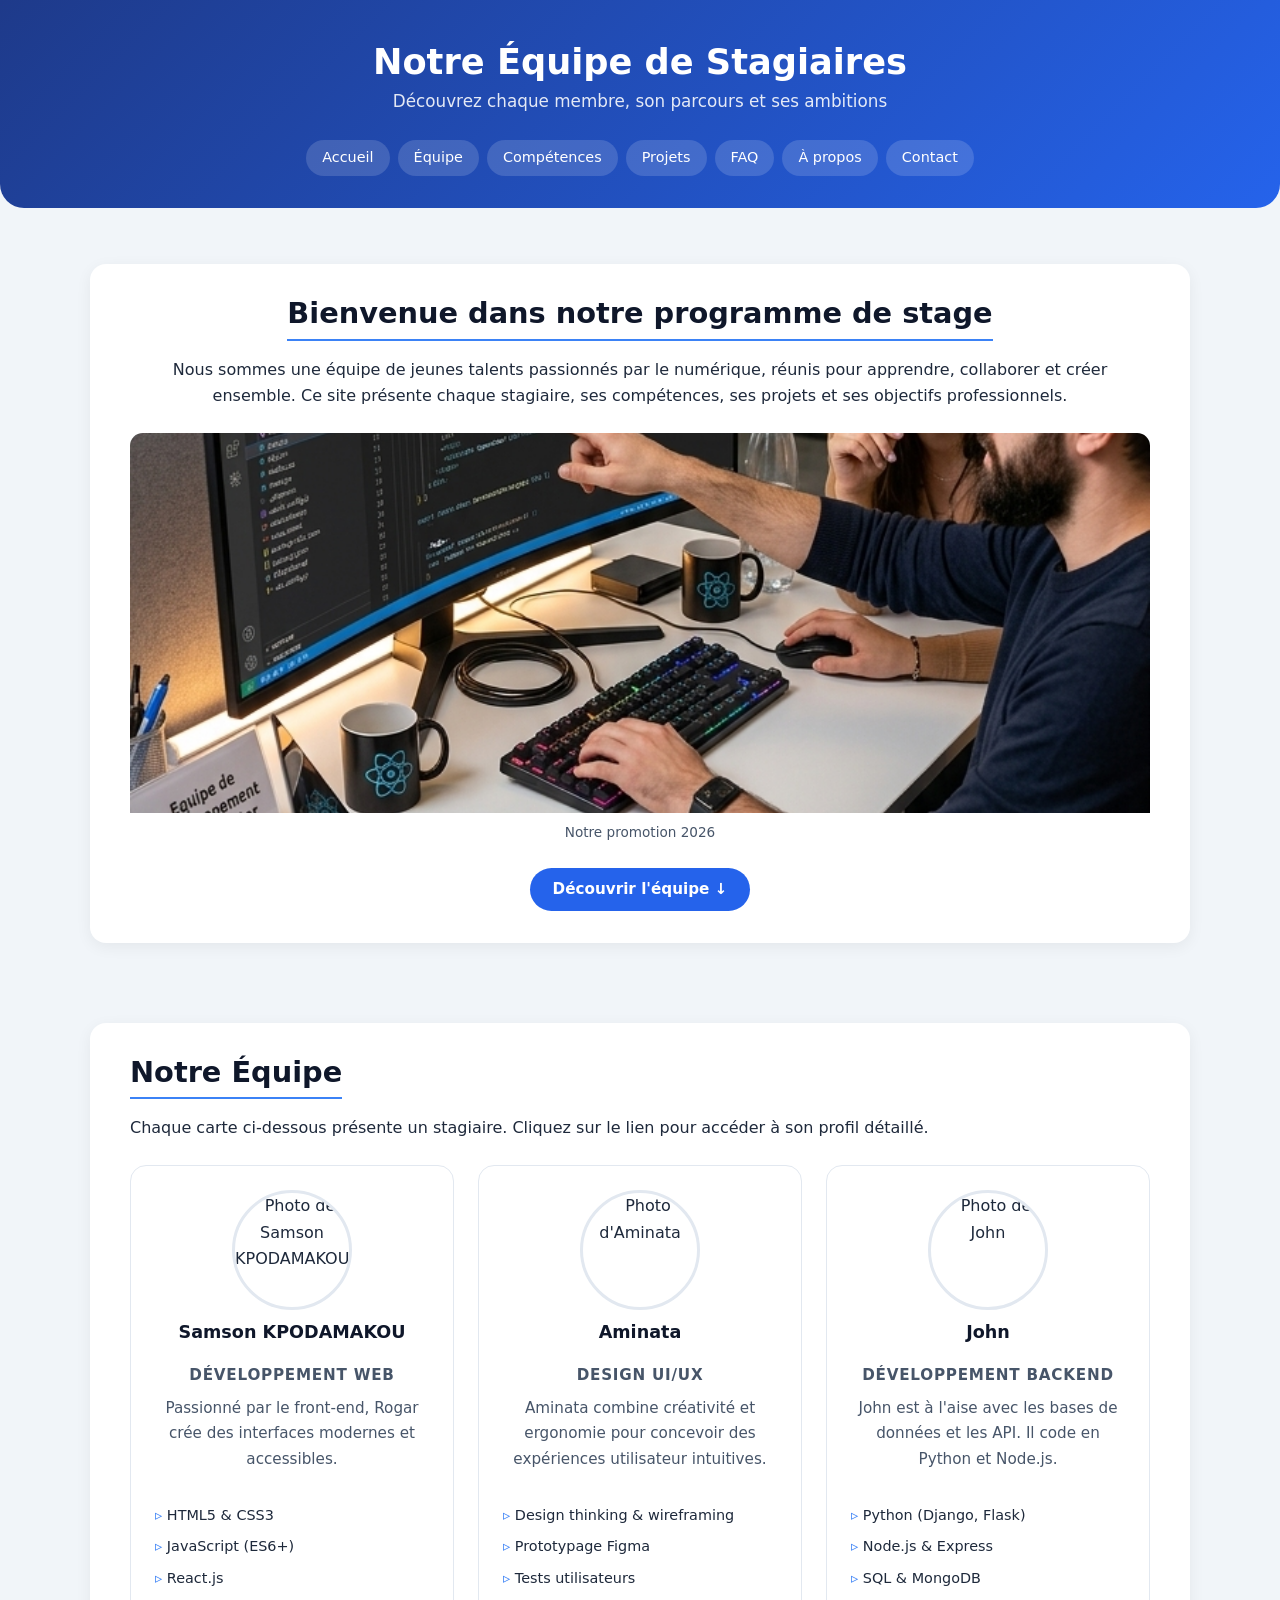
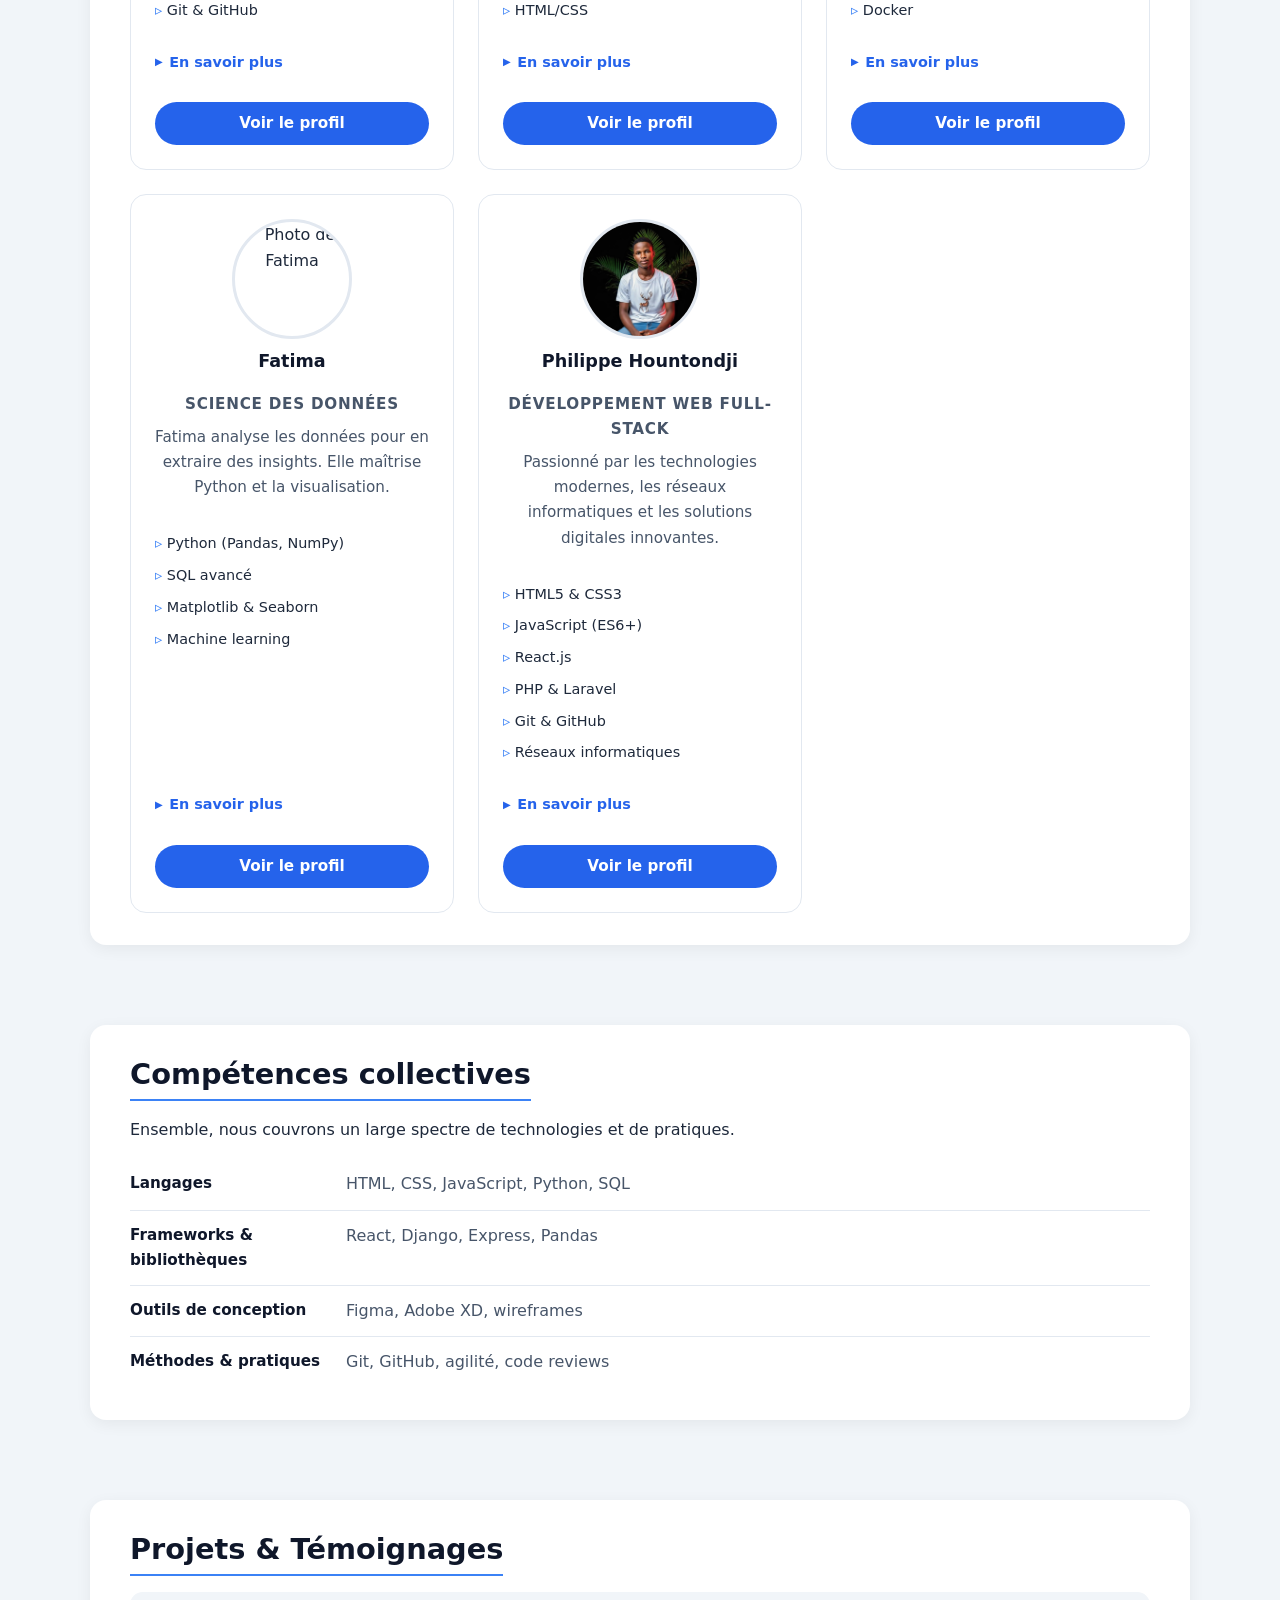
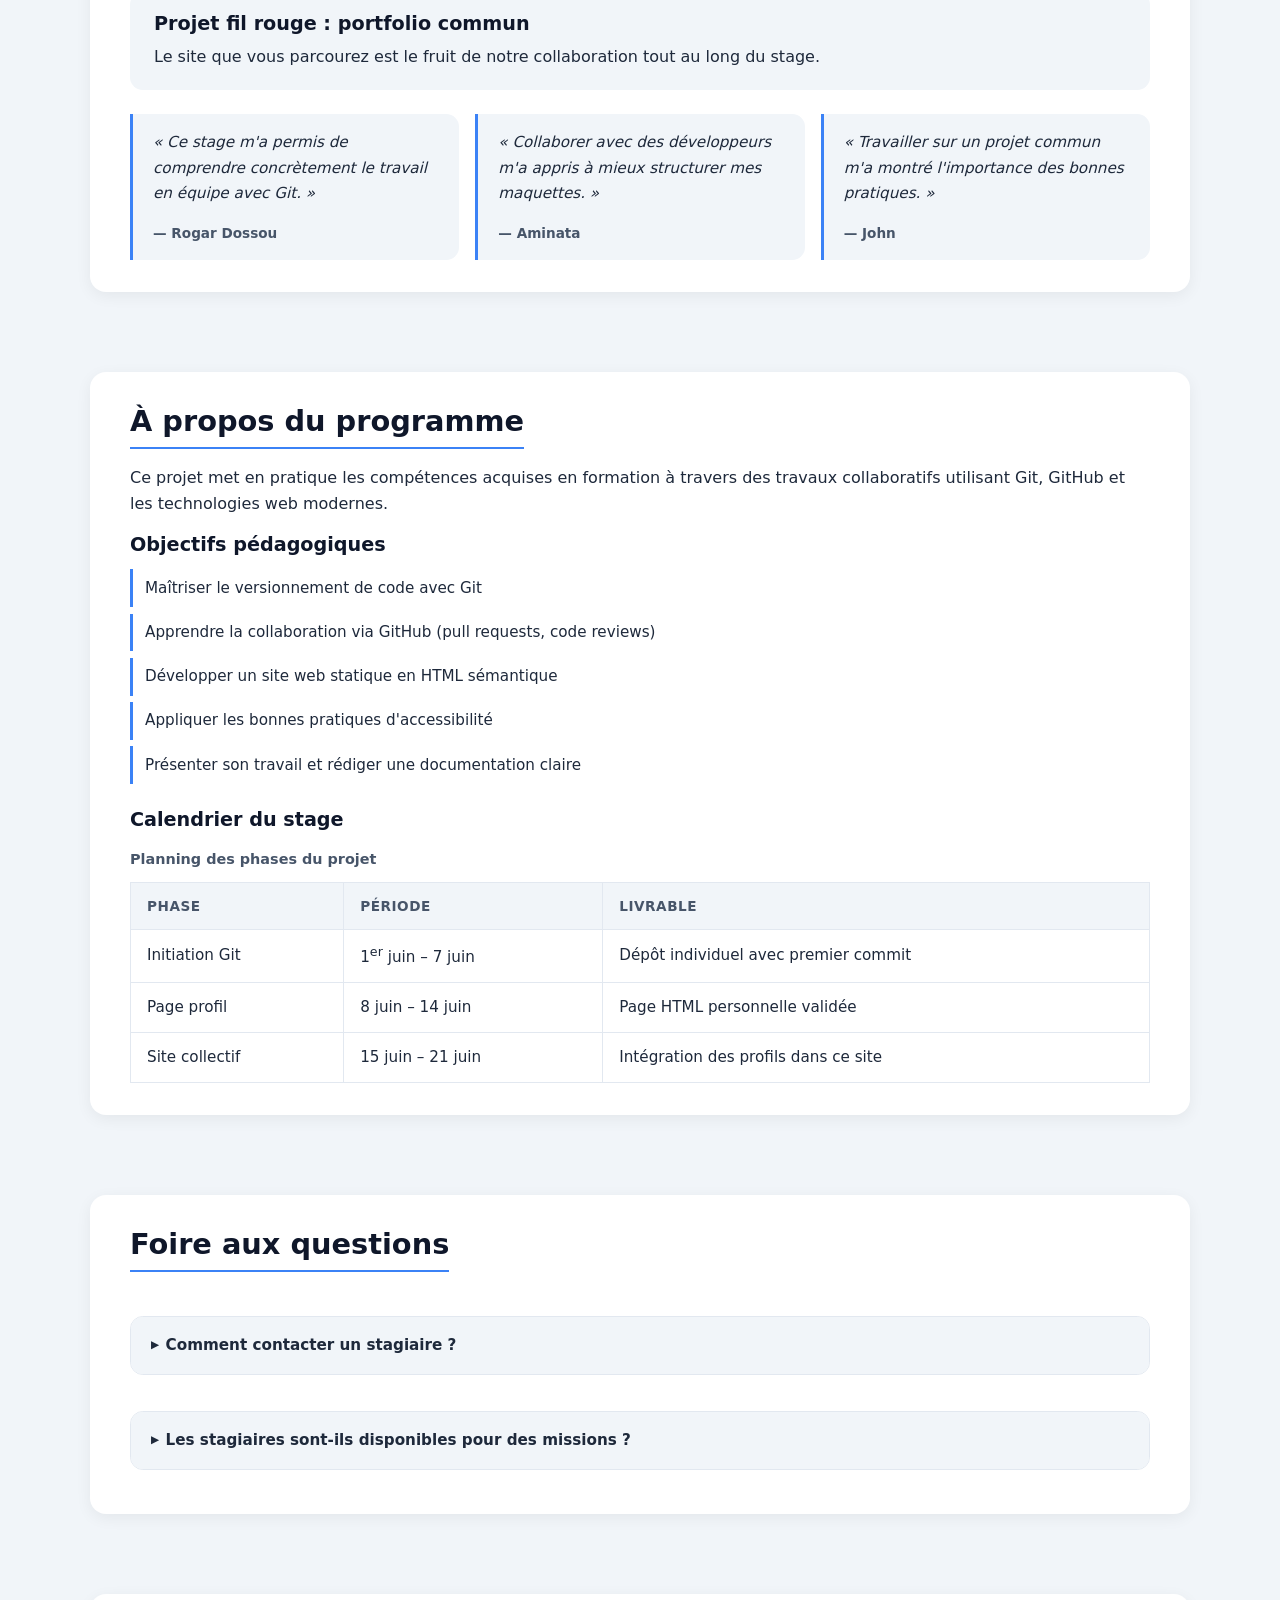
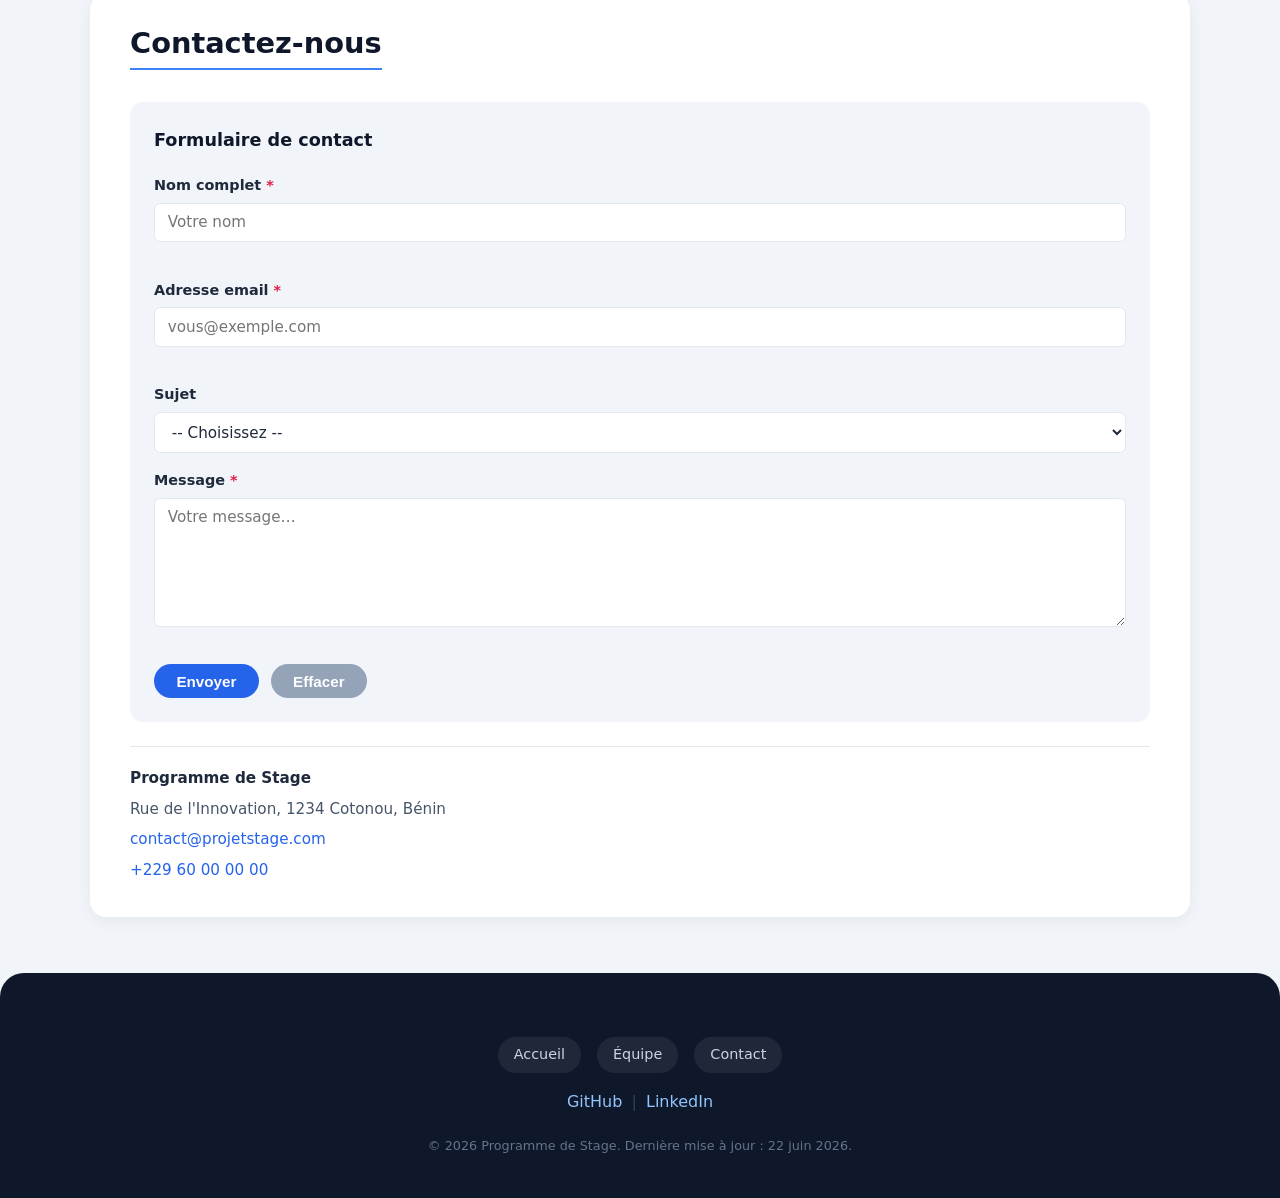
==== commit 6d83709f: "samson profile" ====
--- a/index.html
+++ b/index.html
@@ -36,7 +36,7 @@
                 <h2>Bienvenue dans notre programme de stage</h2>
                 <p>Nous sommes une équipe de jeunes talents passionnés par le numérique, réunis pour apprendre, collaborer et créer ensemble. Ce site présente chaque stagiaire, ses compétences, ses projets et ses objectifs professionnels.</p>
                 <figure class="hero-figure">
-                    <img src="./assets/images/equipes.png" alt="Photo de l'équipe de stagiaires souriant ensemble" width="800" height="400" loading="lazy">
+                    <img src="images/equipes.png" alt="Photo de l'équipe de stagiaires souriant ensemble" width="800" height="400" loading="lazy">
                     <figcaption>Notre promotion 2026</figcaption>
                 </figure>
                 <a href="#equipe" class="btn btn-primary">Découvrir l'équipe ↓</a>
@@ -51,7 +51,7 @@
 
                     <article class="card" aria-labelledby="nom-rogar">
                         <figure>
-                            <img src="./assets/images/samson.jpg" alt="Photo de Samson KPODAMAKOU" width="300" height="300" loading="lazy">
+                            <img src="images/sam.png" alt="Photo de Samson KPODAMAKOU" width="300" height="300" loading="lazy">
                             <figcaption id="nom-rogar">Samson KPODAMAKOU</figcaption>
                         </figure>
                         <p class="card-role">Développement Web</p>
@@ -319,7 +319,7 @@
 
     </main>
 
-    <footer class="site-footer">
+                                                                                                                                                                                                                                                                                                                                                                                                                                                        <footer class="site-footer">
         <div class="footer-inner">
             <nav aria-label="Plan du site">
                 <ul>
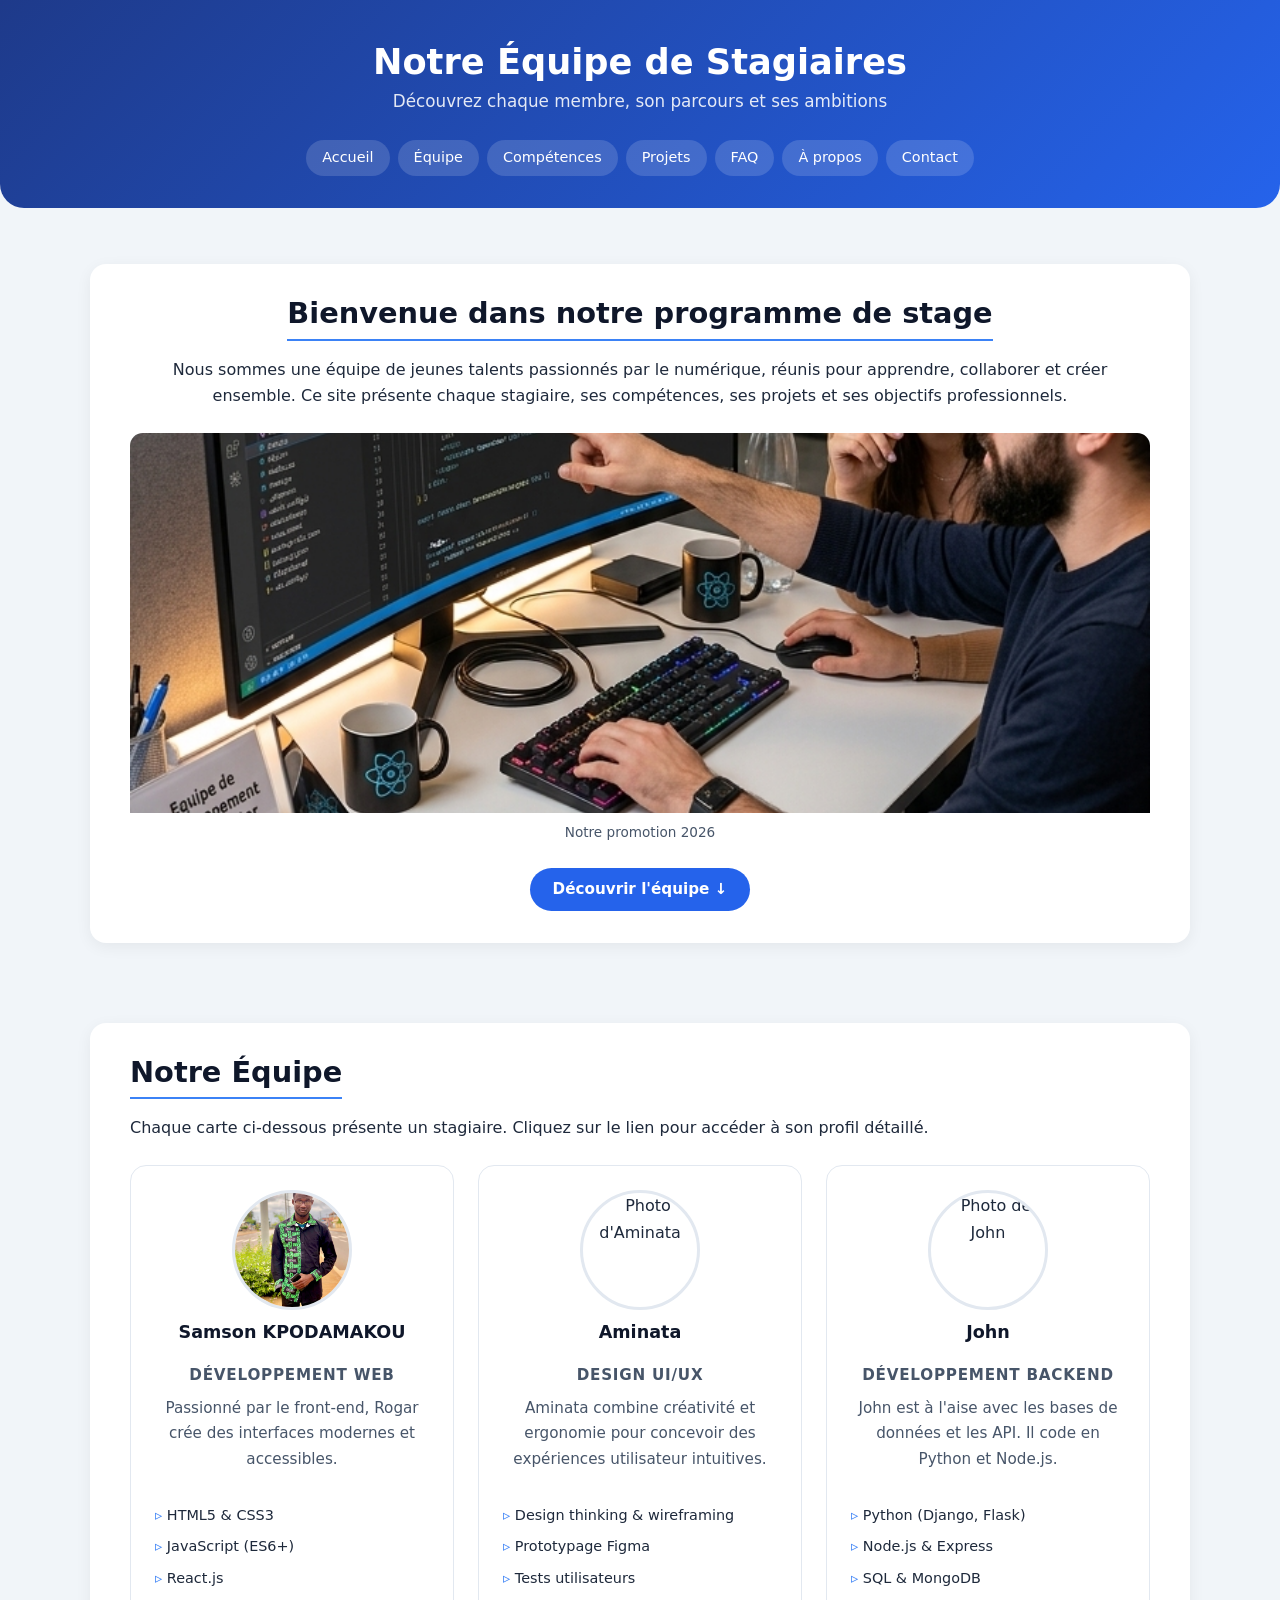
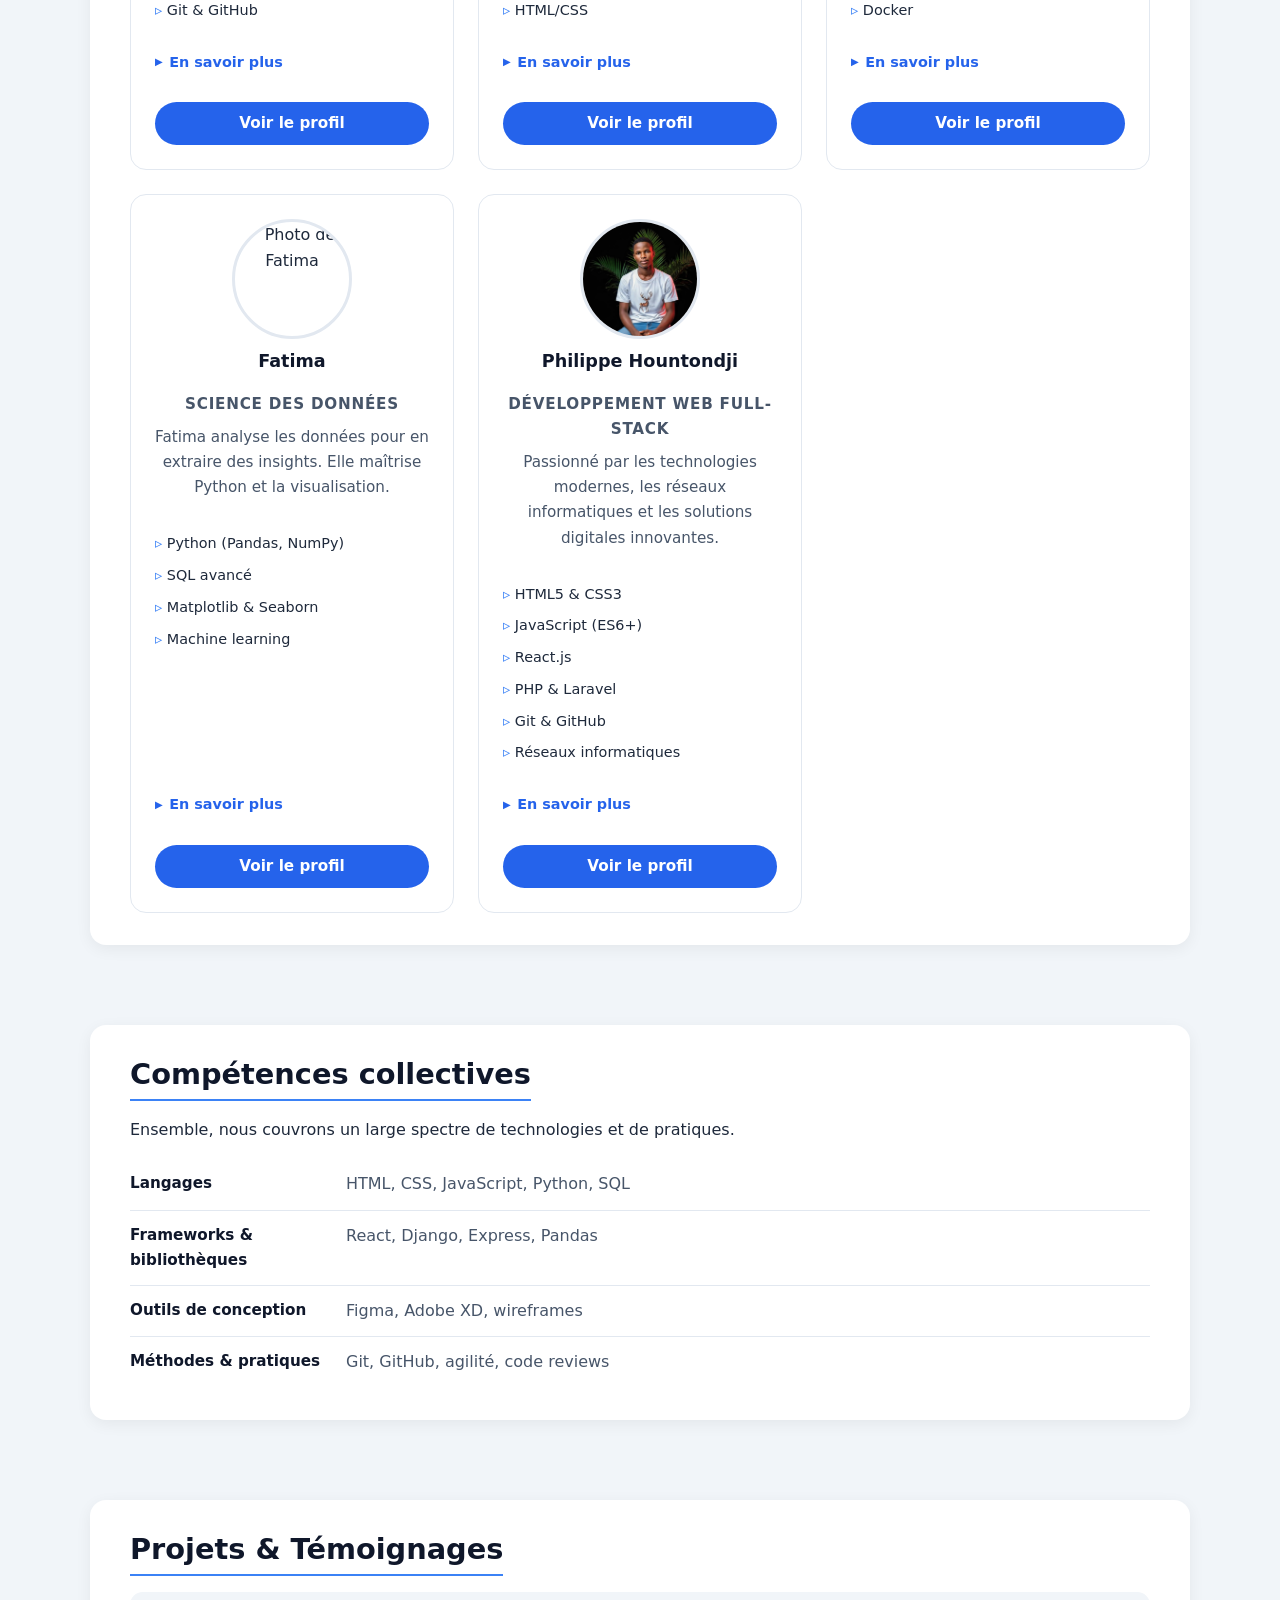
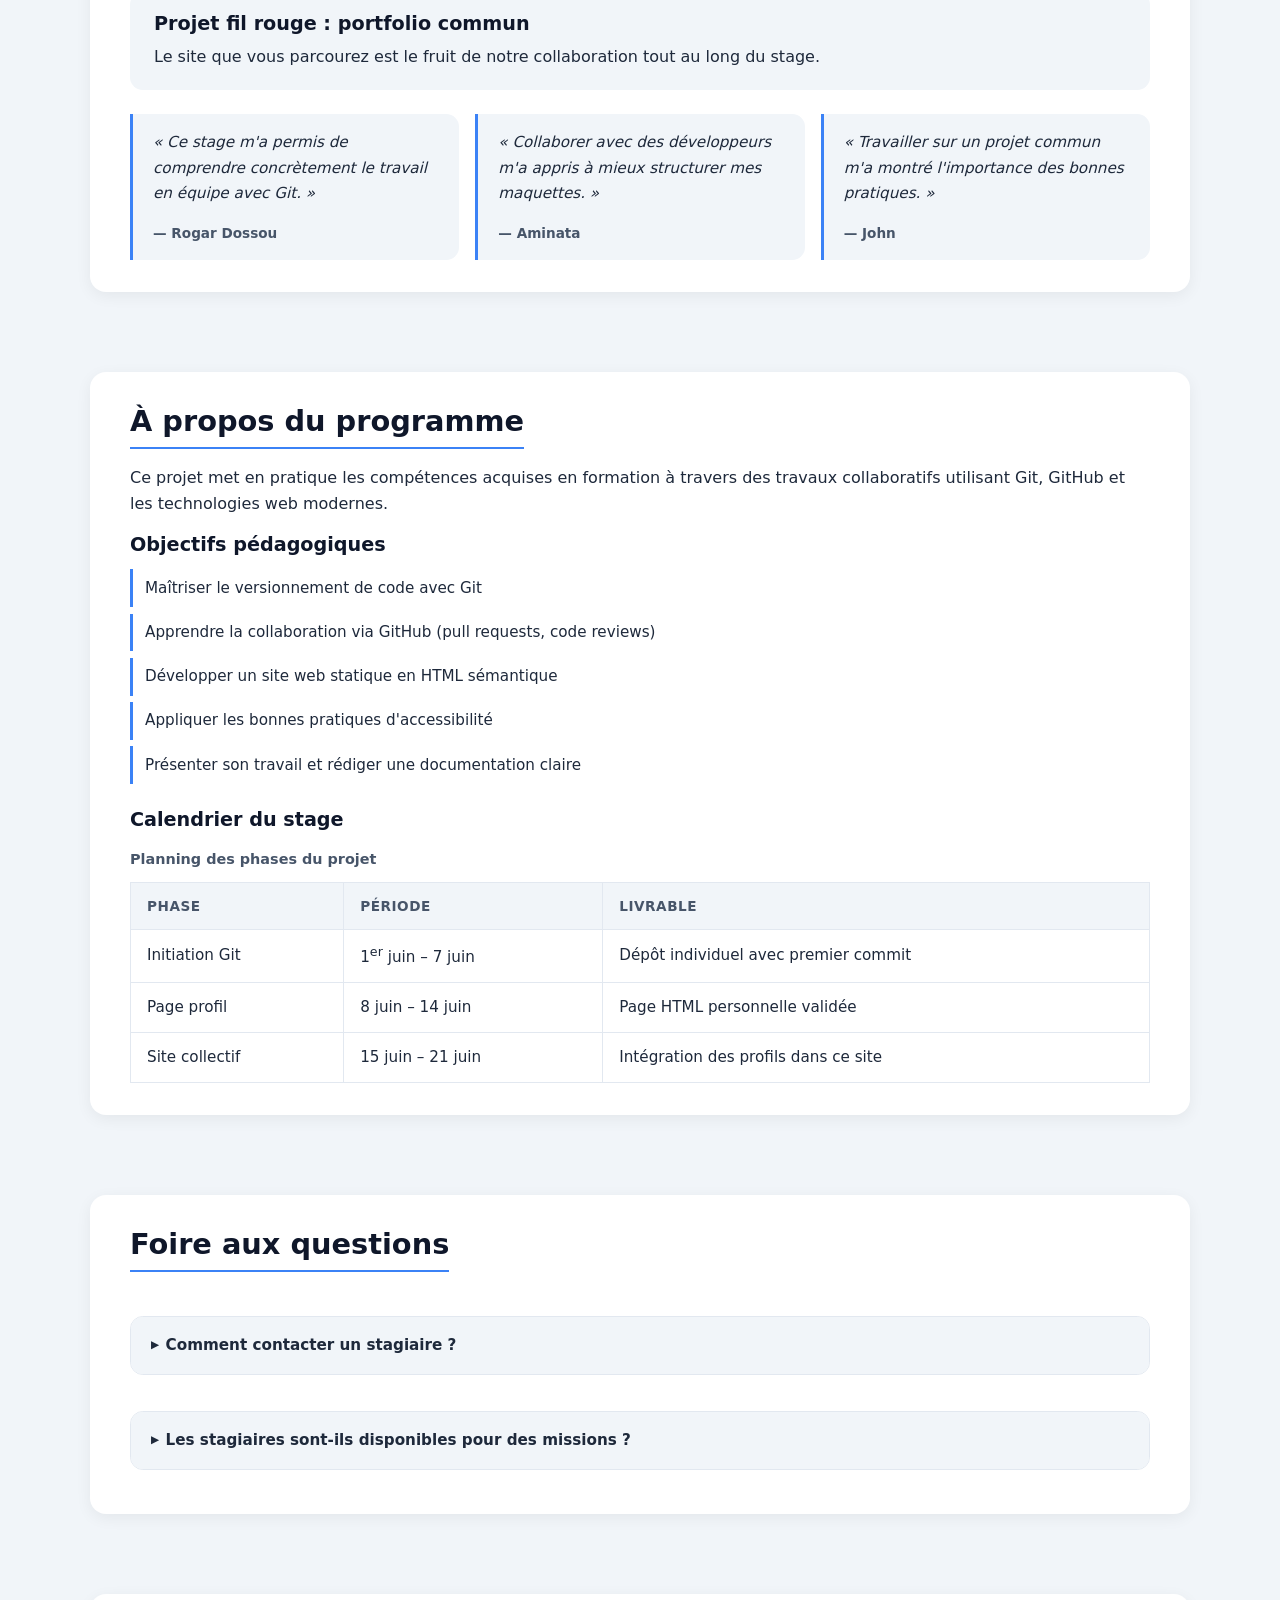
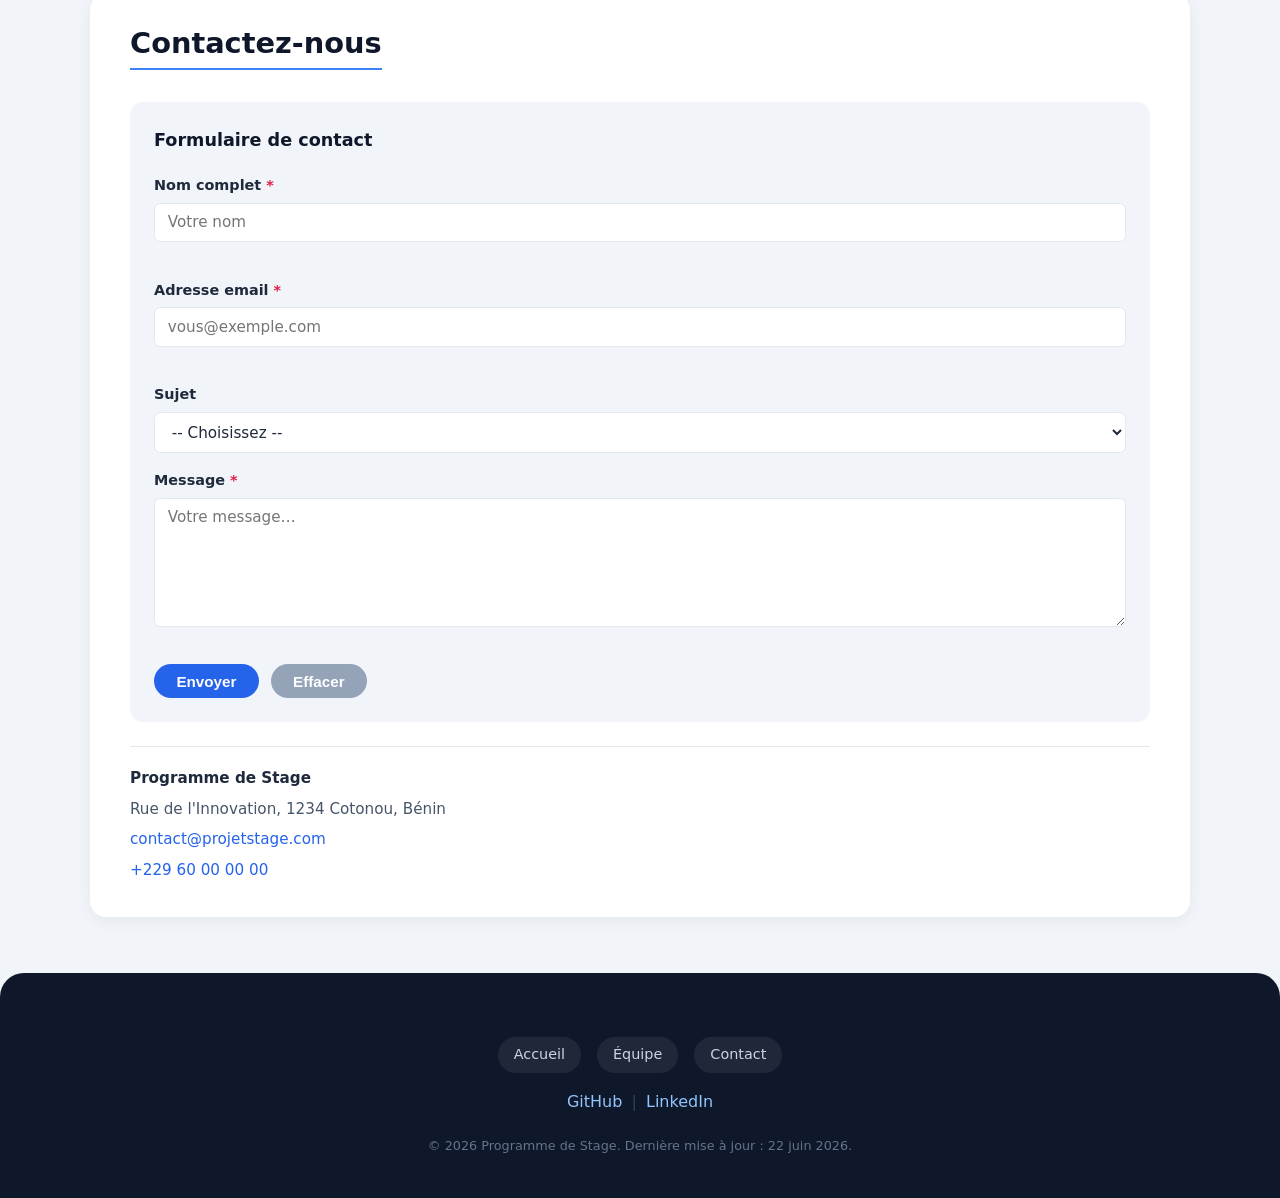
==== commit ff5e85f0: "samson profile" ====
--- a/index.html
+++ b/index.html
@@ -51,7 +51,7 @@
 
                     <article class="card" aria-labelledby="nom-rogar">
                         <figure>
-                            <img src="images/sam.png" alt="Photo de Samson KPODAMAKOU" width="300" height="300" loading="lazy">
+                            <img src="images/sam.jpeg" alt="Photo de Samson KPODAMAKOU" width="300" height="300" loading="lazy">
                             <figcaption id="nom-rogar">Samson KPODAMAKOU</figcaption>
                         </figure>
                         <p class="card-role">Développement Web</p>
